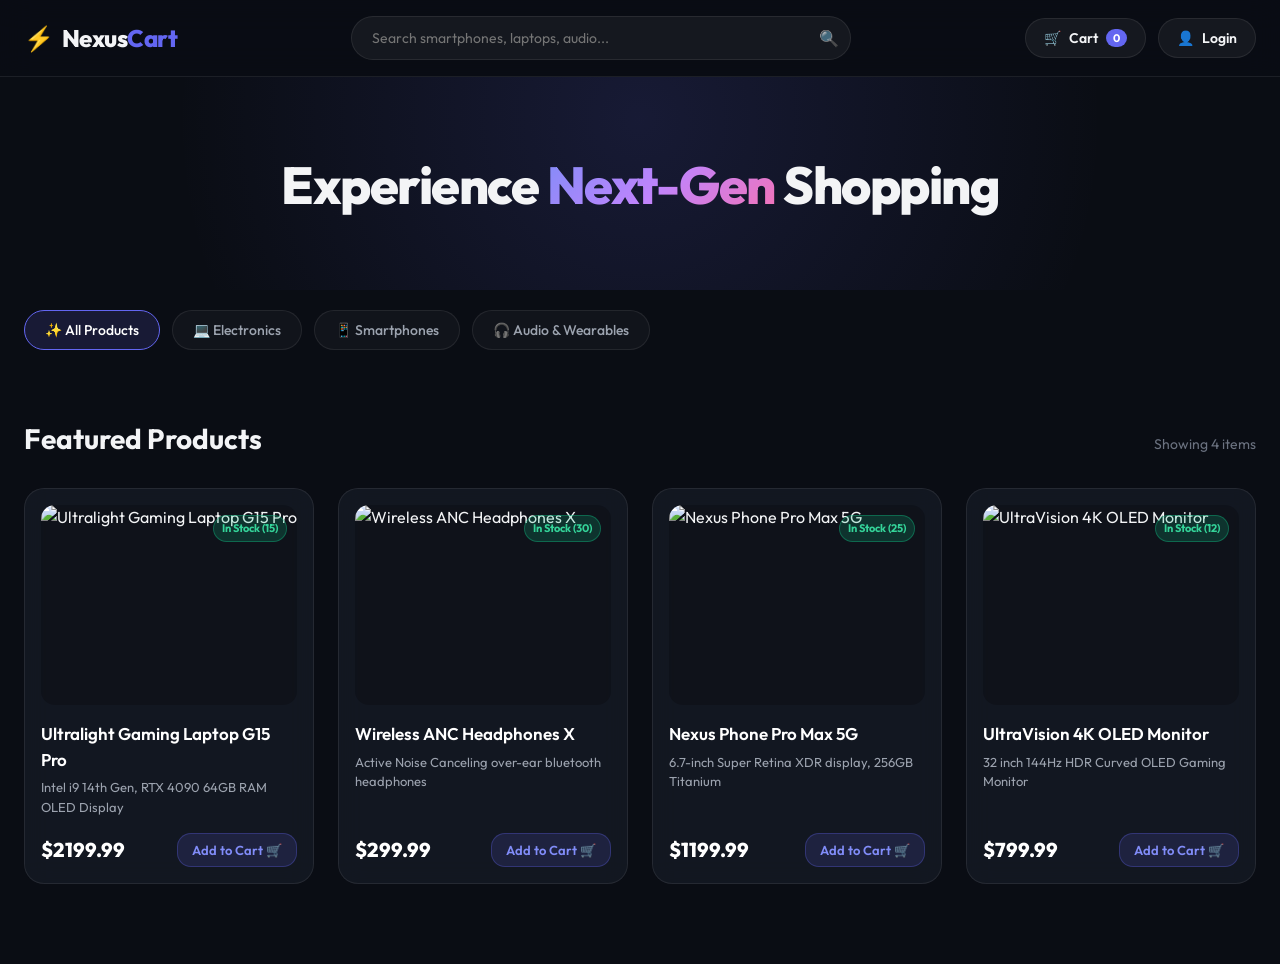
==== frontend/index.html @ 79d09494 "Update microservices architecture, Docker setup, and frontend SPA" ====
<!DOCTYPE html>
<html lang="en">

<head>
  <meta charset="UTF-8">
  <meta name="viewport" content="width=device-width, initial-scale=1.0">
  <title>NexusCart — Next-Gen E-Commerce Platform</title>
  <link rel="preconnect" href="https://fonts.googleapis.com">
  <link rel="preconnect" href="https://fonts.gstatic.com" crossorigin>
  <link href="https://fonts.googleapis.com/css2?family=Outfit:wght@300;400;500;600;700;800&family=Space+Grotesk:wght@500;700&display=swap" rel="stylesheet">
  <link rel="stylesheet" href="style.css">
</head>

<body>

  <!-- Navbar -->
  <header class="navbar">
    <div class="nav-container">
      <div class="logo">
        <span class="logo-icon">⚡</span>
        <span class="logo-text">Nexus<span class="logo-highlight">Cart</span></span>
      </div>

      <div class="search-bar-wrap">
        <input type="text" id="searchInput" placeholder="Search smartphones, laptops, audio..." />
        <button id="searchBtn" class="search-btn">🔍</button>
      </div>

      <div class="nav-actions">
        <button id="cartTriggerBtn" class="nav-btn cart-btn">
          🛒 <span class="nav-btn-label">Cart</span>
          <span id="cartCountBadge" class="badge">0</span>
        </button>
        <button id="authModalBtn" class="nav-btn auth-btn">
          👤 <span id="userAccountLabel">Login</span>
        </button>
      </div>
    </div>
  </header>

  <!-- Hero Section -->
  <section class="hero">
    <div class="hero-content">
      <h1 class="hero-title">Experience <span class="gradient-text">Next-Gen</span> Shopping</h1>
    </div>
  </section>

  <!-- Category Pills Filter -->
  <section class="categories-section">
    <div class="container">
      <div id="categoryPills" class="category-pills">
        <button class="cat-pill active" data-category="all">✨ All Products</button>
        <button class="cat-pill" data-category="Electronics">💻 Electronics</button>
        <button class="cat-pill" data-category="Smartphones">📱 Smartphones</button>
        <button class="cat-pill" data-category="Audio">🎧 Audio & Wearables</button>
      </div>
    </div>
  </section>

  <!-- Product Catalog Grid -->
  <section id="productsSection" class="products-section">
    <div class="container">
      <div class="section-header">
        <h2>Featured Products</h2>
        <span id="productCountLabel" class="sub-label">Loading Products...</span>
      </div>

      <div id="productGrid" class="product-grid">
        <!-- Dynamic Product Cards Injected Here -->
      </div>
    </div>
  </section>

  <!-- Shopping Cart Modal -->
  <div id="cartModal" class="modal-backdrop">
    <div class="modal-card cart-modal">
      <div class="modal-header">
        <h3>🛒 Your Shopping Cart</h3>
        <button id="closeCartBtn" class="close-btn">&times;</button>
      </div>
      <div id="cartItemsList" class="cart-items-list">
        <!-- Dynamic Cart Items -->
      </div>
      <div class="cart-summary">
        <div class="summary-row">
          <span>Subtotal</span>
          <span id="cartSubtotal">$0.00</span>
        </div>
        <div class="summary-row">
          <span>Shipping & Taxes</span>
          <span class="free-tag">FREE</span>
        </div>
        <div class="summary-row total-row">
          <span>Total</span>
          <span id="cartTotal">$0.00</span>
        </div>
        <button id="checkoutBtn" class="btn btn-primary btn-full">Proceed to Checkout 💳</button>
      </div>
    </div>
  </div>

  <!-- Auth Login / Signup Modal -->
  <div id="authModal" class="modal-backdrop">
    <div class="modal-card auth-modal">
      <div class="modal-header">
        <h3 id="authTitle">Sign In to NexusCart</h3>
        <button id="closeAuthBtn" class="close-btn">&times;</button>
      </div>

      <form id="authForm" class="auth-form">
        <div id="nameFieldGroup" class="form-group hidden">
          <label for="authName">Full Name</label>
          <input type="text" id="authName" placeholder="e.g. John Doe" />
        </div>

        <div class="form-group">
          <label for="authEmail">Email Address</label>
          <input type="email" id="authEmail" required placeholder="user@example.com" />
        </div>

        <div class="form-group">
          <label for="authPassword">Password</label>
          <input type="password" id="authPassword" required placeholder="••••••••" />
        </div>

        <div id="roleFieldGroup" class="form-group hidden">
          <label for="authRole">Account Role</label>
          <select id="authRole">
            <option value="CUSTOMER">Customer Account</option>
            <option value="ADMIN">Administrator</option>
          </select>
        </div>

        <button type="submit" id="authSubmitBtn" class="btn btn-primary btn-full">Sign In 🗝️</button>
      </form>

      <div class="auth-toggle">
        <span id="authToggleText">Don't have an account?</span>
        <button id="authToggleBtn" class="link-btn">Create an account</button>
      </div>
    </div>
  </div>

  <!-- Notification Toast -->
  <div id="toast" class="toast">Action notification message</div>

  <script src="app.js"></script>
</body>

</html>
---- frontend/style.css ----
/* =========================================================
   NexusCart Modern Glassmorphism CSS Design System
   ========================================================= */

:root {
  --bg-dark: #0a0d14;
  --bg-card: rgba(22, 27, 38, 0.75);
  --bg-card-hover: rgba(30, 38, 54, 0.9);
  --glass-border: rgba(255, 255, 255, 0.08);
  --glass-shadow: 0 8px 32px 0 rgba(0, 0, 0, 0.37);

  --primary: #6366f1;
  --primary-hover: #4f46e5;
  --accent-neon: #10b981;
  --accent-orange: #f59e0b;

  --text-main: #f3f4f6;
  --text-muted: #9ca3af;
  --text-dim: #6b7280;

  --radius-sm: 8px;
  --radius-md: 14px;
  --radius-lg: 20px;
  --radius-full: 9999px;

  --transition-fast: 0.2s cubic-bezier(0.4, 0, 0.2, 1);
  --transition-smooth: 0.35s cubic-bezier(0.16, 1, 0.3, 1);
}

* {
  margin: 0;
  padding: 0;
  box-sizing: border-box;
  font-family: 'Outfit', sans-serif;
}

body {
  background-color: var(--bg-dark);
  color: var(--text-main);
  overflow-x: hidden;
  line-height: 1.5;
}

.container {
  max-width: 1280px;
  margin: 0 auto;
  padding: 0 24px;
}

/* Navbar */
.navbar {
  position: sticky;
  top: 0;
  z-index: 100;
  background: rgba(10, 13, 20, 0.85);
  backdrop-filter: blur(16px);
  -webkit-backdrop-filter: blur(16px);
  border-bottom: 1px solid var(--glass-border);
  padding: 16px 0;
}

.nav-container {
  max-width: 1280px;
  margin: 0 auto;
  padding: 0 24px;
  display: flex;
  align-items: center;
  justify-content: space-between;
  gap: 24px;
}

.logo {
  display: flex;
  align-items: center;
  gap: 8px;
  font-size: 24px;
  font-weight: 800;
  letter-spacing: -0.5px;
}

.logo-highlight {
  color: var(--primary);
}

.search-bar-wrap {
  flex: 1;
  max-width: 500px;
  position: relative;
  display: flex;
  align-items: center;
}

.search-bar-wrap input {
  width: 100%;
  background: rgba(255, 255, 255, 0.05);
  border: 1px solid var(--glass-border);
  border-radius: var(--radius-full);
  padding: 12px 20px;
  color: var(--text-main);
  font-size: 14px;
  outline: none;
  transition: var(--transition-fast);
}

.search-bar-wrap input:focus {
  background: rgba(255, 255, 255, 0.08);
  border-color: var(--primary);
  box-shadow: 0 0 0 3px rgba(99, 102, 241, 0.2);
}

.search-btn {
  position: absolute;
  right: 12px;
  background: none;
  border: none;
  cursor: pointer;
  font-size: 16px;
  opacity: 0.7;
}

.nav-actions {
  display: flex;
  align-items: center;
  gap: 12px;
}

.nav-btn {
  background: rgba(255, 255, 255, 0.05);
  border: 1px solid var(--glass-border);
  border-radius: var(--radius-full);
  padding: 10px 18px;
  color: var(--text-main);
  font-size: 14px;
  font-weight: 600;
  cursor: pointer;
  display: flex;
  align-items: center;
  gap: 8px;
  transition: var(--transition-fast);
  position: relative;
}

.nav-btn:hover {
  background: rgba(255, 255, 255, 0.1);
  transform: translateY(-1px);
}

.badge {
  background: var(--primary);
  color: #fff;
  font-size: 11px;
  font-weight: 700;
  padding: 2px 7px;
  border-radius: var(--radius-full);
}

/* Hero Section */
.hero {
  padding: 80px 24px 60px;
  text-align: center;
  background: radial-gradient(circle at 50% 20%, rgba(99, 102, 241, 0.15), transparent 70%);
}

.hero-content {
  max-width: 800px;
  margin: 0 auto;
}

.hero-tag {
  display: inline-block;
  background: rgba(99, 102, 241, 0.15);
  border: 1px solid rgba(99, 102, 241, 0.3);
  color: #818cf8;
  font-size: 12px;
  font-weight: 700;
  padding: 6px 14px;
  border-radius: var(--radius-full);
  margin-bottom: 20px;
  letter-spacing: 0.5px;
}

.hero-title {
  font-size: 52px;
  font-weight: 800;
  letter-spacing: -1.5px;
  line-height: 1.1;
  margin-bottom: 16px;
}

.gradient-text {
  background: linear-gradient(135deg, #818cf8 0%, #c084fc 50%, #f472b6 100%);
  -webkit-background-clip: text;
  -webkit-text-fill-color: transparent;
}

.hero-desc {
  color: var(--text-muted);
  font-size: 18px;
  margin-bottom: 32px;
}

.hero-buttons {
  display: flex;
  align-items: center;
  justify-content: center;
  gap: 16px;
}

.btn {
  border: none;
  border-radius: var(--radius-full);
  padding: 14px 28px;
  font-size: 15px;
  font-weight: 600;
  cursor: pointer;
  transition: var(--transition-fast);
  text-decoration: none;
  display: inline-flex;
  align-items: center;
  gap: 8px;
}

.btn-primary {
  background: var(--primary);
  color: #fff;
  box-shadow: 0 4px 20px rgba(99, 102, 241, 0.4);
}

.btn-primary:hover {
  background: var(--primary-hover);
  transform: translateY(-2px);
  box-shadow: 0 6px 24px rgba(99, 102, 241, 0.6);
}

.btn-glass {
  background: rgba(255, 255, 255, 0.05);
  border: 1px solid var(--glass-border);
  color: var(--text-main);
}

.btn-glass:hover {
  background: rgba(255, 255, 255, 0.1);
}

.btn-full {
  width: 100%;
  justify-content: center;
}

/* Category Pills */
.categories-section {
  padding: 20px 0 40px;
}

.category-pills {
  display: flex;
  gap: 12px;
  overflow-x: auto;
  padding-bottom: 8px;
}

.cat-pill {
  background: rgba(255, 255, 255, 0.03);
  border: 1px solid var(--glass-border);
  color: var(--text-muted);
  padding: 10px 20px;
  border-radius: var(--radius-full);
  font-size: 14px;
  font-weight: 500;
  cursor: pointer;
  white-space: nowrap;
  transition: var(--transition-fast);
}

.cat-pill:hover, .cat-pill.active {
  background: rgba(99, 102, 241, 0.15);
  border-color: var(--primary);
  color: #fff;
}

/* Products Section */
.products-section {
  padding: 20px 0 80px;
}

.section-header {
  display: flex;
  align-items: baseline;
  justify-content: space-between;
  margin-bottom: 28px;
}

.section-header h2 {
  font-size: 28px;
  font-weight: 700;
}

.sub-label {
  color: var(--text-dim);
  font-size: 14px;
}

.product-grid {
  display: grid;
  grid-template-columns: repeat(auto-fill, minmax(270px, 1fr));
  gap: 24px;
}

.product-card {
  background: var(--bg-card);
  border: 1px solid var(--glass-border);
  border-radius: var(--radius-lg);
  padding: 16px;
  transition: var(--transition-smooth);
  display: flex;
  flex-direction: column;
  position: relative;
  backdrop-filter: blur(12px);
}

.product-card:hover {
  background: var(--bg-card-hover);
  transform: translateY(-6px);
  border-color: rgba(99, 102, 241, 0.3);
  box-shadow: 0 12px 30px rgba(0, 0, 0, 0.4);
}

.product-img-wrap {
  width: 100%;
  height: 200px;
  border-radius: var(--radius-md);
  overflow: hidden;
  background: rgba(0, 0, 0, 0.2);
  margin-bottom: 16px;
  position: relative;
}

.product-img-wrap img {
  width: 100%;
  height: 100%;
  object-fit: cover;
  transition: var(--transition-smooth);
}

.product-card:hover .product-img-wrap img {
  transform: scale(1.05);
}

.stock-tag {
  position: absolute;
  top: 10px;
  right: 10px;
  background: rgba(16, 185, 129, 0.2);
  border: 1px solid rgba(16, 185, 129, 0.4);
  color: #34d399;
  font-size: 11px;
  font-weight: 700;
  padding: 4px 8px;
  border-radius: var(--radius-full);
}

.product-title {
  font-size: 17px;
  font-weight: 600;
  margin-bottom: 6px;
  color: #fff;
}

.product-desc {
  font-size: 13px;
  color: var(--text-muted);
  margin-bottom: 16px;
  display: -webkit-box;
  -webkit-line-clamp: 2;
  -webkit-box-orient: vertical;
  overflow: hidden;
}

.product-footer {
  margin-top: auto;
  display: flex;
  align-items: center;
  justify-content: space-between;
}

.price {
  font-size: 20px;
  font-weight: 800;
  color: #fff;
}

.add-cart-btn {
  background: rgba(99, 102, 241, 0.15);
  border: 1px solid rgba(99, 102, 241, 0.3);
  color: #818cf8;
  border-radius: var(--radius-md);
  padding: 8px 14px;
  font-size: 13px;
  font-weight: 600;
  cursor: pointer;
  transition: var(--transition-fast);
}

.add-cart-btn:hover {
  background: var(--primary);
  color: #fff;
}

/* Modals */
.modal-backdrop {
  position: fixed;
  top: 0;
  left: 0;
  width: 100vw;
  height: 100vh;
  background: rgba(0, 0, 0, 0.7);
  backdrop-filter: blur(8px);
  z-index: 1000;
  display: flex;
  align-items: center;
  justify-content: center;
  opacity: 0;
  pointer-events: none;
  transition: var(--transition-fast);
}

.modal-backdrop.open {
  opacity: 1;
  pointer-events: auto;
}

.modal-card {
  background: #111622;
  border: 1px solid var(--glass-border);
  border-radius: var(--radius-lg);
  width: 90%;
  max-width: 480px;
  padding: 24px;
  box-shadow: var(--glass-shadow);
  transform: translateY(20px);
  transition: var(--transition-smooth);
}

.modal-backdrop.open .modal-card {
  transform: translateY(0);
}

.modal-header {
  display: flex;
  align-items: center;
  justify-content: space-between;
  margin-bottom: 20px;
}

.close-btn {
  background: none;
  border: none;
  color: var(--text-muted);
  font-size: 24px;
  cursor: pointer;
}

/* Cart Items */
.cart-items-list {
  max-height: 280px;
  overflow-y: auto;
  margin-bottom: 20px;
  display: flex;
  flex-direction: column;
  gap: 12px;
}

.cart-item {
  display: flex;
  align-items: center;
  justify-content: space-between;
  background: rgba(255, 255, 255, 0.03);
  border-radius: var(--radius-md);
  padding: 10px 14px;
}

.cart-item-title {
  font-size: 14px;
  font-weight: 600;
}

.cart-item-price {
  color: var(--text-muted);
  font-size: 13px;
}

.cart-summary {
  border-top: 1px solid var(--glass-border);
  padding-top: 16px;
}

.summary-row {
  display: flex;
  justify-content: space-between;
  font-size: 14px;
  color: var(--text-muted);
  margin-bottom: 8px;
}

.total-row {
  font-size: 18px;
  font-weight: 800;
  color: #fff;
  margin: 12px 0 16px;
}

.free-tag {
  color: var(--accent-neon);
  font-weight: 700;
}

/* Auth Form */
.auth-form {
  display: flex;
  flex-direction: column;
  gap: 16px;
}

.form-group {
  display: flex;
  flex-direction: column;
  gap: 6px;
}

.form-group.hidden {
  display: none;
}

.form-group label {
  font-size: 13px;
  font-weight: 600;
  color: var(--text-muted);
}

.form-group input, .form-group select {
  background: rgba(255, 255, 255, 0.05);
  border: 1px solid var(--glass-border);
  border-radius: var(--radius-md);
  padding: 12px;
  color: #fff;
  font-size: 14px;
  outline: none;
}

.auth-toggle {
  margin-top: 16px;
  text-align: center;
  font-size: 13px;
  color: var(--text-dim);
}

.link-btn {
  background: none;
  border: none;
  color: var(--primary);
  font-weight: 600;
  cursor: pointer;
  margin-left: 4px;
}

/* Toast Notification */
.toast {
  position: fixed;
  bottom: 24px;
  right: 24px;
  background: #1e293b;
  border: 1px solid var(--primary);
  color: #fff;
  padding: 12px 20px;
  border-radius: var(--radius-md);
  font-size: 14px;
  font-weight: 600;
  box-shadow: 0 10px 25px rgba(0, 0, 0, 0.5);
  transform: translateY(100px);
  opacity: 0;
  transition: var(--transition-smooth);
  z-index: 2000;
}

.toast.show {
  transform: translateY(0);
  opacity: 1;
}

@media (max-width: 768px) {
  .hero-title { font-size: 36px; }
  .search-bar-wrap { display: none; }
}
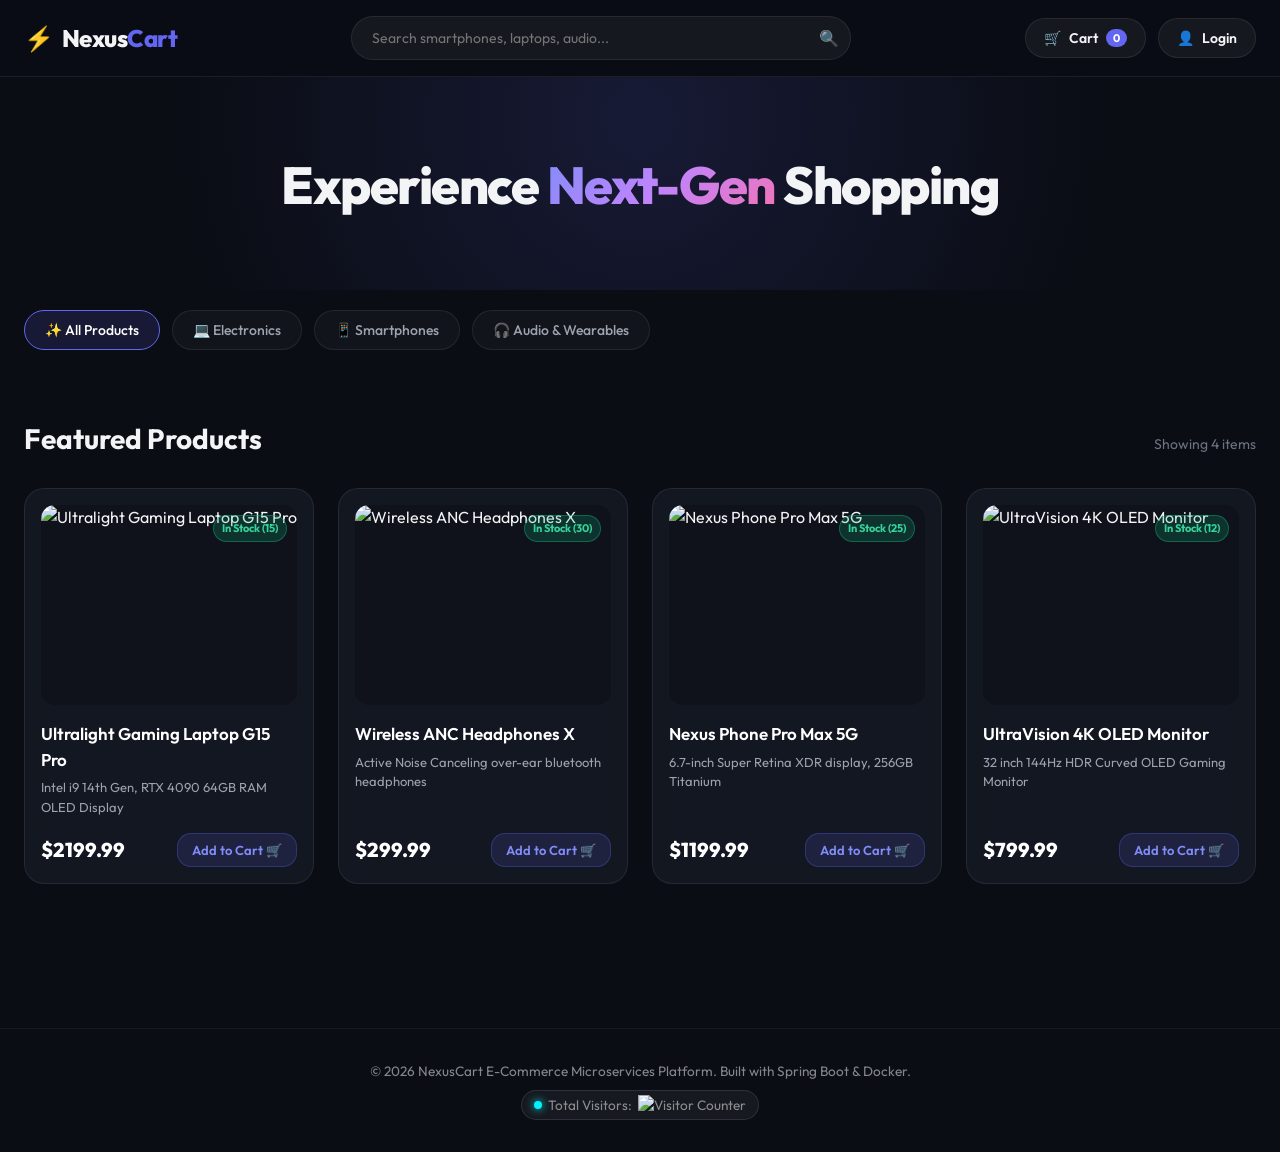
==== commit 899c3dd6: "Add live visitor counter badge in footer" ====
--- a/frontend/index.html
+++ b/frontend/index.html
@@ -144,6 +144,17 @@
   <!-- Notification Toast -->
   <div id="toast" class="toast">Action notification message</div>
 
+  <!-- Live Analytics Footer -->
+  <footer style="text-align: center; padding: 2rem; border-top: 1px solid rgba(255,255,255,0.05); margin-top: 4rem; font-size: 0.85rem; color: rgba(255,255,255,0.5);">
+    <p>© 2026 NexusCart E-Commerce Microservices Platform. Built with Spring Boot & Docker.</p>
+    <div style="display: flex; align-items: center; justify-content: center; gap: 10px; margin-top: 8px;">
+      <span style="display: inline-flex; align-items: center; gap: 6px; background: rgba(255,255,255,0.05); padding: 4px 12px; border-radius: 20px; border: 1px solid rgba(255,255,255,0.1);">
+        <span style="width: 8px; height: 8px; background: #00f2fe; border-radius: 50%; display: inline-block; box-shadow: 0 0 8px #00f2fe;"></span>
+        Total Visitors: <img src="https://hits.seeyoufarm.com/api/count/incr/badge.svg?url=http%3A%2F%2F129.225.69.56&count_bg=%234F46E5&title_bg=%231E293B&icon=&icon_color=%23E7E7E7&title=Visits&edge_flat=true" alt="Visitor Counter" style="vertical-align: middle; height: 20px;" />
+      </span>
+    </div>
+  </footer>
+
   <script src="app.js"></script>
 </body>
 
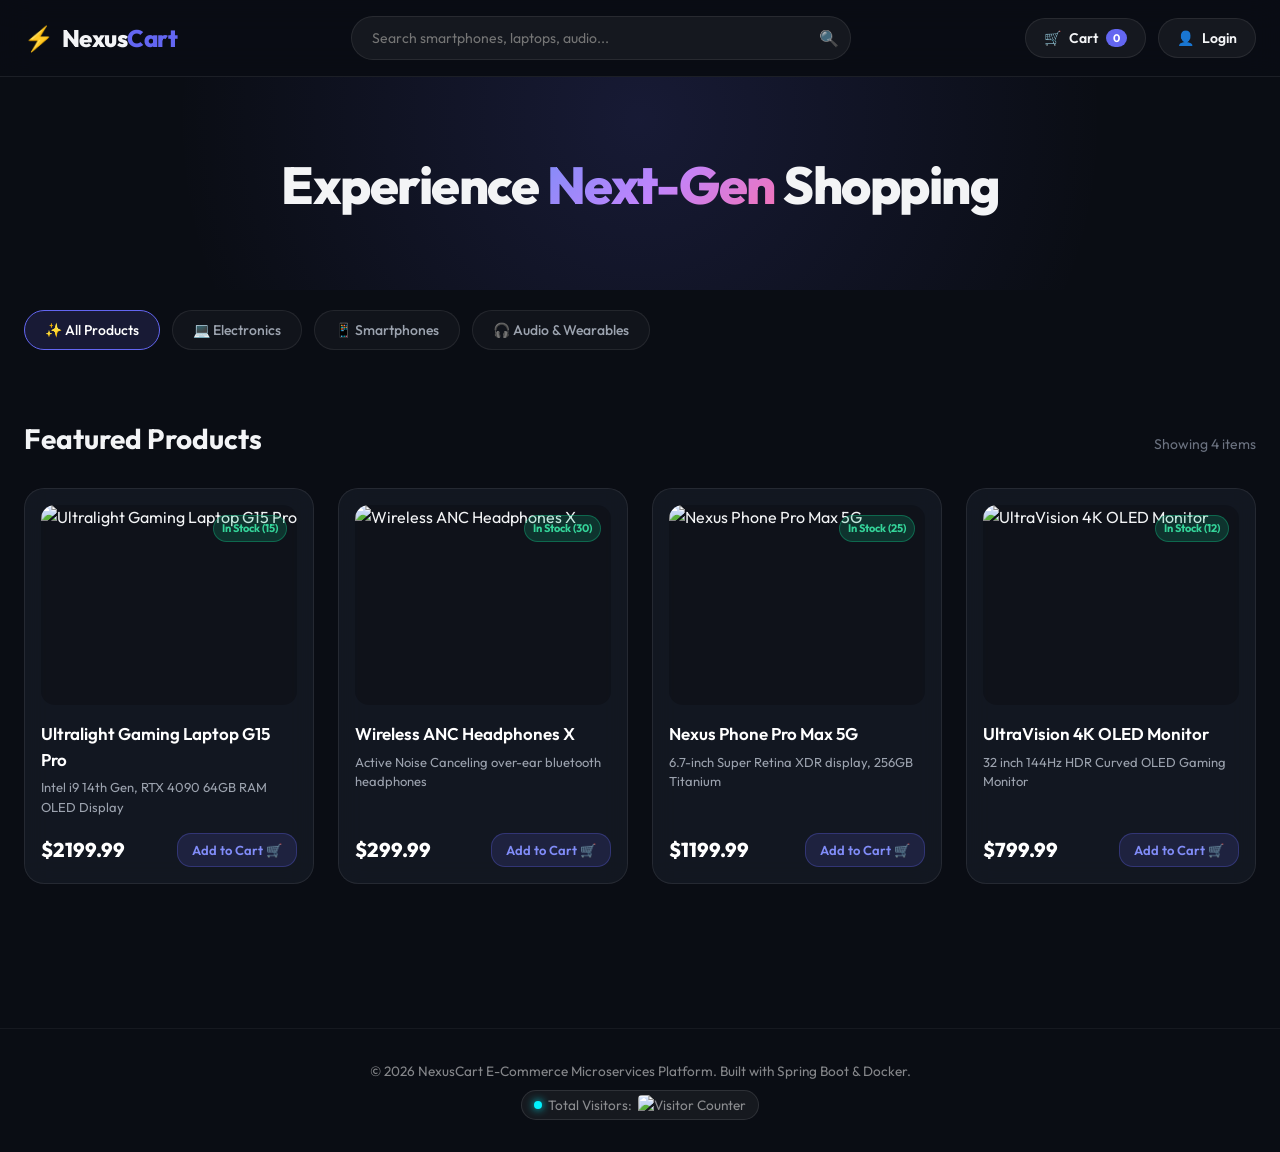
==== commit 9b001921: "Update visitor counter badge provider" ====
--- a/frontend/index.html
+++ b/frontend/index.html
@@ -150,7 +150,7 @@
     <div style="display: flex; align-items: center; justify-content: center; gap: 10px; margin-top: 8px;">
       <span style="display: inline-flex; align-items: center; gap: 6px; background: rgba(255,255,255,0.05); padding: 4px 12px; border-radius: 20px; border: 1px solid rgba(255,255,255,0.1);">
         <span style="width: 8px; height: 8px; background: #00f2fe; border-radius: 50%; display: inline-block; box-shadow: 0 0 8px #00f2fe;"></span>
-        Total Visitors: <img src="https://hits.seeyoufarm.com/api/count/incr/badge.svg?url=http%3A%2F%2F129.225.69.56&count_bg=%234F46E5&title_bg=%231E293B&icon=&icon_color=%23E7E7E7&title=Visits&edge_flat=true" alt="Visitor Counter" style="vertical-align: middle; height: 20px;" />
+        Total Visitors: <img src="https://api.visitorbadge.io/api/visitors?path=129.225.69.56&countColor=%234f46e5&label=VISITS&labelColor=%231e293b" alt="Visitor Counter" style="vertical-align: middle; height: 20px; border-radius: 4px;" />
       </span>
     </div>
   </footer>
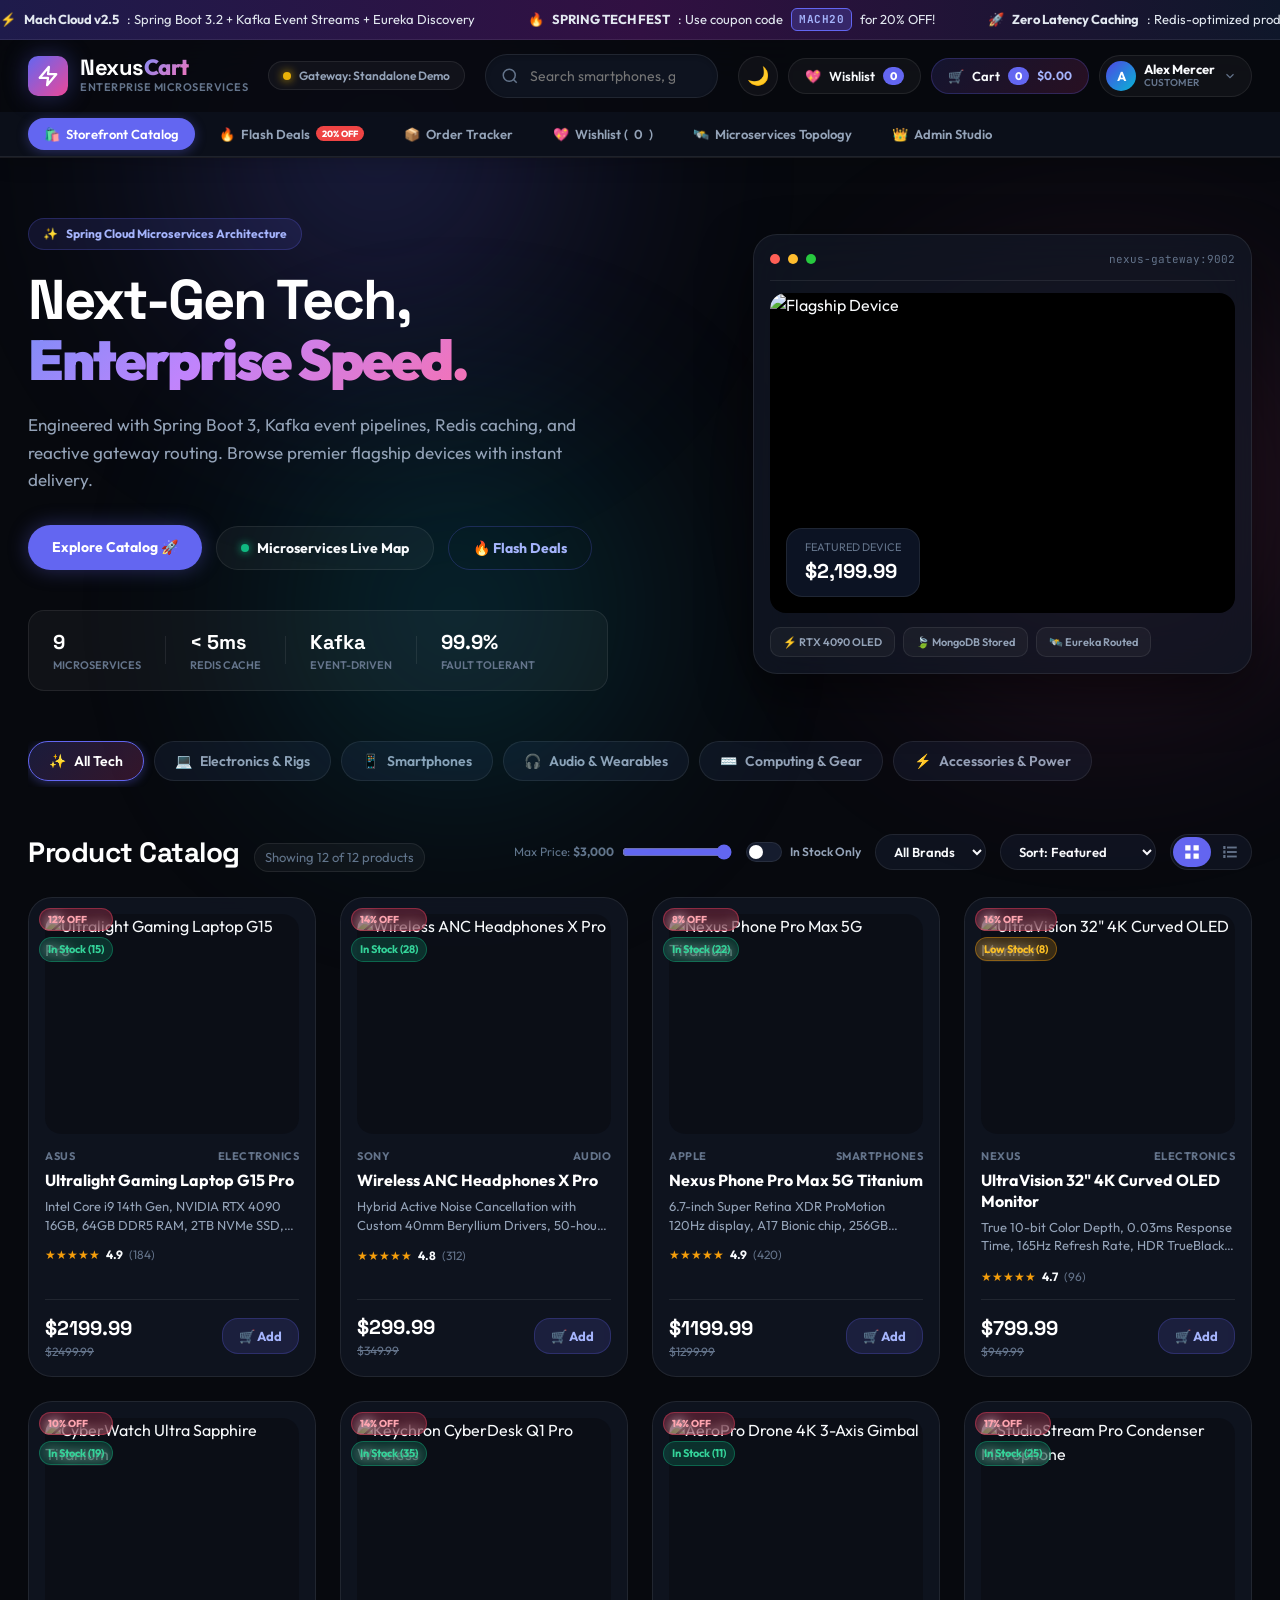
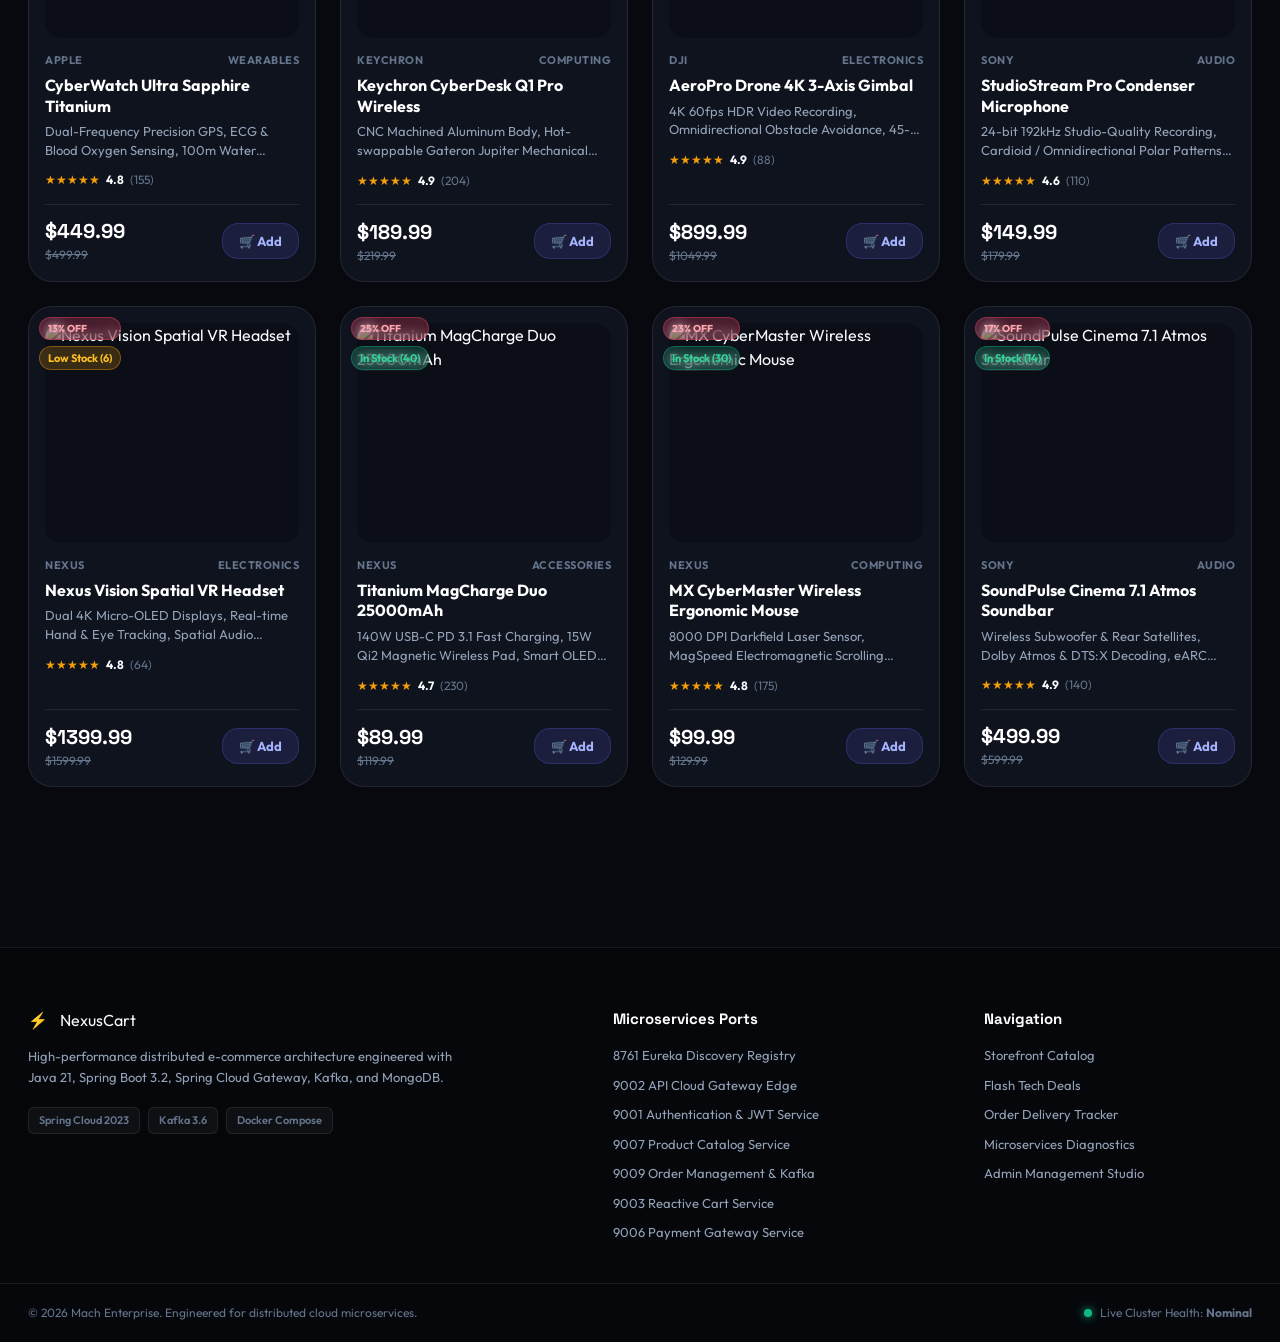
==== commit 0d66d897: "Add Archify architecture diagrams, delivery service, and rename platform to Mach" ====
--- a/frontend/index.html
+++ b/frontend/index.html
@@ -1,137 +1,1184 @@
 <!DOCTYPE html>
-<html lang="en">
+<html lang="en" data-theme="dark">
 
 <head>
   <meta charset="UTF-8">
   <meta name="viewport" content="width=device-width, initial-scale=1.0">
-  <title>NexusCart — Next-Gen E-Commerce Platform</title>
+  <title>Mach Enterprise — Next-Gen Microservices E-Commerce</title>
+  <meta name="description" content="Enterprise-grade cloud e-commerce platform built with Spring Boot 3, Spring Cloud Gateway, Kafka, and ultra-modern glassmorphic UI.">
+  
+  <!-- Modern Google Fonts -->
   <link rel="preconnect" href="https://fonts.googleapis.com">
   <link rel="preconnect" href="https://fonts.gstatic.com" crossorigin>
-  <link href="https://fonts.googleapis.com/css2?family=Outfit:wght@300;400;500;600;700;800&family=Space+Grotesk:wght@500;700&display=swap" rel="stylesheet">
+  <link href="https://fonts.googleapis.com/css2?family=Outfit:wght@300;400;500;600;700;800;900&family=Space+Grotesk:wght@500;600;700&family=JetBrains+Mono:wght@400;500;700&display=swap" rel="stylesheet">
+  
   <link rel="stylesheet" href="style.css">
 </head>
 
 <body>
 
-  <!-- Navbar -->
+  <!-- Ambient Glow Background Orbs -->
+  <div class="ambient-glow glow-1"></div>
+  <div class="ambient-glow glow-2"></div>
+  <div class="ambient-glow glow-3"></div>
+
+  <!-- Announcement Bar Ticker -->
+  <div class="announcement-bar">
+    <div class="ticker-wrap">
+      <div class="ticker-move">
+        <span class="ticker-item">⚡ <strong>Mach Cloud v2.5</strong>: Spring Boot 3.2 + Kafka Event Streams + Eureka Discovery</span>
+        <span class="ticker-item">🔥 <strong>SPRING TECH FEST</strong>: Use coupon code <code class="promo-code-badge">MACH20</code> for 20% OFF!</span>
+        <span class="ticker-item">🚀 <strong>Zero Latency Caching</strong>: Redis-optimized product catalogs & instant cart sync</span>
+        <span class="ticker-item">🛡️ <strong>Enterprise Security</strong>: Distributed Spring Security & JWT Token Verification</span>
+        <span class="ticker-item">📦 <strong>Free Global Shipping</strong> on orders exceeding $500</span>
+      </div>
+    </div>
+  </div>
+
+  <!-- Primary Sticky Navbar -->
   <header class="navbar">
     <div class="nav-container">
-      <div class="logo">
-        <span class="logo-icon">⚡</span>
-        <span class="logo-text">Nexus<span class="logo-highlight">Cart</span></span>
-      </div>
-
+      
+      <!-- Brand Logo -->
+      <div class="logo" id="brandLogoBtn" title="Back to Home">
+        <div class="logo-icon-pulse">
+          <svg width="22" height="22" viewBox="0 0 24 24" fill="none" stroke="currentColor" stroke-width="2.5" stroke-linecap="round" stroke-linejoin="round">
+            <polygon points="13 2 3 14 12 14 11 22 21 10 12 10 13 2"></polygon>
+          </svg>
+        </div>
+        <div class="logo-text-group">
+          <span class="logo-title">Nexus<span class="logo-accent">Cart</span></span>
+          <span class="logo-sub">Enterprise Microservices</span>
+        </div>
+      </div>
+
+      <!-- Real-time Gateway Health Pill -->
+      <button class="gateway-status-pill" id="gatewayStatusBtn" title="Click to view Microservices Health Monitor">
+        <span class="status-pulse-dot" id="gatewayPulseDot"></span>
+        <span id="gatewayStatusText">Gateway: Standalone Demo</span>
+      </button>
+
+      <!-- Global Autocomplete Search Bar -->
       <div class="search-bar-wrap">
-        <input type="text" id="searchInput" placeholder="Search smartphones, laptops, audio..." />
-        <button id="searchBtn" class="search-btn">🔍</button>
-      </div>
-
+        <div class="search-input-inner">
+          <svg class="search-icon" width="18" height="18" viewBox="0 0 24 24" fill="none" stroke="currentColor" stroke-width="2">
+            <circle cx="11" cy="11" r="8"></circle>
+            <line x1="21" y1="21" x2="16.65" y2="16.65"></line>
+          </svg>
+          <input type="text" id="searchInput" placeholder="Search smartphones, gaming rigs, audio, wearables..." autocomplete="off" />
+          <button id="clearSearchBtn" class="clear-search-btn" title="Clear search" style="display: none;">&times;</button>
+        </div>
+        
+        <!-- Live Autocomplete Dropdown Preview -->
+        <div id="searchAutocompleteList" class="search-autocomplete-dropdown"></div>
+      </div>
+
+      <!-- Navigation Actions Right -->
       <div class="nav-actions">
-        <button id="cartTriggerBtn" class="nav-btn cart-btn">
-          🛒 <span class="nav-btn-label">Cart</span>
-          <span id="cartCountBadge" class="badge">0</span>
+        
+        <!-- Theme Toggle Button -->
+        <button id="themeToggleBtn" class="icon-nav-btn" title="Toggle Light / Dark Mode" aria-label="Toggle theme">
+          <span class="theme-icon dark-show">🌙</span>
+          <span class="theme-icon light-show">☀️</span>
         </button>
-        <button id="authModalBtn" class="nav-btn auth-btn">
-          👤 <span id="userAccountLabel">Login</span>
+
+        <!-- Wishlist Button -->
+        <button id="navWishlistBtn" class="nav-pill-btn" title="My Saved Wishlist">
+          <span class="btn-icon">💖</span>
+          <span class="btn-label">Wishlist</span>
+          <span id="wishlistCountBadge" class="nav-badge">0</span>
         </button>
+
+        <!-- Cart Button -->
+        <button id="cartTriggerBtn" class="nav-pill-btn cart-pill-btn" title="View Cart">
+          <span class="btn-icon">🛒</span>
+          <span class="btn-label">Cart</span>
+          <span id="cartCountBadge" class="nav-badge count-pop">0</span>
+          <span id="navCartSubtotal" class="nav-cart-price">$0.00</span>
+        </button>
+
+        <!-- User Profile Pill & Dropdown -->
+        <div class="user-menu-wrapper">
+          <button id="authModalBtn" class="user-profile-btn" title="Account Menu">
+            <div class="user-avatar-circle" id="userAvatarCircle">👤</div>
+            <div class="user-details-text">
+              <span id="userAccountLabel" class="user-name">Sign In</span>
+              <span id="userRoleBadge" class="user-role-label">Guest</span>
+            </div>
+            <svg class="dropdown-chevron" width="14" height="14" viewBox="0 0 24 24" fill="none" stroke="currentColor" stroke-width="2">
+              <polyline points="6 9 12 15 18 9"></polyline>
+            </svg>
+          </button>
+
+          <!-- User Account Dropdown Menu -->
+          <div id="userDropdownMenu" class="user-dropdown-popover">
+            <div class="dropdown-user-header" id="dropdownUserHeader">
+              <p class="user-hello">Welcome to Mach</p>
+              <p class="user-sub-email" id="dropdownUserEmail">Signed out</p>
+            </div>
+            <div class="dropdown-divider"></div>
+            <button class="dropdown-item" id="menuMyOrdersBtn">
+              <span>📦</span> My Orders & Tracking
+            </button>
+            <button class="dropdown-item" id="menuWishlistBtn">
+              <span>💖</span> My Saved Wishlist
+            </button>
+            <button class="dropdown-item" id="menuAdminBtn">
+              <span>👑</span> Admin Inventory Studio
+            </button>
+            <button class="dropdown-item" id="menuDiagnosticsBtn">
+              <span>🛰️</span> Microservices Diagnostics
+            </button>
+            <div class="dropdown-divider"></div>
+            <div class="dropdown-quick-switch">
+              <span class="quick-switch-label">Quick Demo Switch:</span>
+              <div class="quick-switch-btns">
+                <button id="quickDemoCustomerBtn" class="btn-xs">Demo User</button>
+                <button id="quickDemoAdminBtn" class="btn-xs btn-xs-admin">Demo Admin</button>
+              </div>
+            </div>
+            <div class="dropdown-divider"></div>
+            <button class="dropdown-item dropdown-logout-btn" id="logoutBtn" style="display: none;">
+              <span>🚪</span> Sign Out
+            </button>
+          </div>
+        </div>
+
       </div>
     </div>
+
+    <!-- Secondary Tab Bar for Instant View Switching -->
+    <nav class="subnav-bar">
+      <div class="nav-container subnav-container">
+        <div class="subnav-tabs" id="mainViewTabs">
+          <button class="view-tab-btn active" data-view="storefront">
+            <span>🛍️</span> Storefront Catalog
+          </button>
+          <button class="view-tab-btn" data-view="deals">
+            <span>🔥</span> Flash Deals <span class="hot-pill">20% OFF</span>
+          </button>
+          <button class="view-tab-btn" data-view="orders">
+            <span>📦</span> Order Tracker
+          </button>
+          <button class="view-tab-btn" data-view="wishlist">
+            <span>💖</span> Wishlist (<span id="tabWishlistCount">0</span>)
+          </button>
+          <button class="view-tab-btn" data-view="services">
+            <span>🛰️</span> Microservices Topology
+          </button>
+          <button class="view-tab-btn" data-view="admin" id="adminStudioTab">
+            <span>👑</span> Admin Studio
+          </button>
+        </div>
+      </div>
+    </nav>
   </header>
 
-  <!-- Hero Section -->
-  <section class="hero">
-    <div class="hero-content">
-      <h1 class="hero-title">Experience <span class="gradient-text">Next-Gen</span> Shopping</h1>
-    </div>
-  </section>
-
-  <!-- Category Pills Filter -->
-  <section class="categories-section">
-    <div class="container">
-      <div id="categoryPills" class="category-pills">
-        <button class="cat-pill active" data-category="all">✨ All Products</button>
-        <button class="cat-pill" data-category="Electronics">💻 Electronics</button>
-        <button class="cat-pill" data-category="Smartphones">📱 Smartphones</button>
-        <button class="cat-pill" data-category="Audio">🎧 Audio & Wearables</button>
-      </div>
-    </div>
-  </section>
-
-  <!-- Product Catalog Grid -->
-  <section id="productsSection" class="products-section">
-    <div class="container">
-      <div class="section-header">
-        <h2>Featured Products</h2>
-        <span id="productCountLabel" class="sub-label">Loading Products...</span>
-      </div>
-
-      <div id="productGrid" class="product-grid">
-        <!-- Dynamic Product Cards Injected Here -->
-      </div>
-    </div>
-  </section>
-
-  <!-- Shopping Cart Modal -->
-  <div id="cartModal" class="modal-backdrop">
-    <div class="modal-card cart-modal">
-      <div class="modal-header">
-        <h3>🛒 Your Shopping Cart</h3>
-        <button id="closeCartBtn" class="close-btn">&times;</button>
-      </div>
-      <div id="cartItemsList" class="cart-items-list">
-        <!-- Dynamic Cart Items -->
-      </div>
-      <div class="cart-summary">
-        <div class="summary-row">
-          <span>Subtotal</span>
-          <span id="cartSubtotal">$0.00</span>
-        </div>
-        <div class="summary-row">
-          <span>Shipping & Taxes</span>
-          <span class="free-tag">FREE</span>
-        </div>
-        <div class="summary-row total-row">
-          <span>Total</span>
-          <span id="cartTotal">$0.00</span>
-        </div>
-        <button id="checkoutBtn" class="btn btn-primary btn-full">Proceed to Checkout 💳</button>
+  <!-- Main View Container (Dynamic SPA Views) -->
+  <main class="main-content" id="mainContentContainer">
+
+    <!-- ======================================================== -->
+    <!-- VIEW 1: STOREFRONT & CATALOG VIEW                        -->
+    <!-- ======================================================== -->
+    <section id="storefrontView" class="spa-view active">
+
+      <!-- Dynamic Futuristic Hero Section -->
+      <section class="hero-banner">
+        <div class="container hero-container">
+          <div class="hero-text-side">
+            <div class="hero-badge-pill">
+              <span class="badge-spark">✨</span> Spring Cloud Microservices Architecture
+            </div>
+            <h1 class="hero-headline">
+              Next-Gen Tech, <br>
+              <span class="gradient-text-flow">Enterprise Speed.</span>
+            </h1>
+            <p class="hero-description">
+              Engineered with Spring Boot 3, Kafka event pipelines, Redis caching, and reactive gateway routing. Browse premier flagship devices with instant delivery.
+            </p>
+            <div class="hero-cta-group">
+              <a href="#productsCatalog" class="btn btn-primary btn-glow">
+                Explore Catalog 🚀
+              </a>
+              <button class="btn btn-glass" id="heroOpenDiagnosticsBtn">
+                <span class="pulse-indicator"></span> Microservices Live Map
+              </button>
+              <button class="btn btn-outline" id="heroViewDealsBtn">
+                🔥 Flash Deals
+              </button>
+            </div>
+            
+            <!-- Microservice Stats Strip -->
+            <div class="stats-strip">
+              <div class="stat-box">
+                <div class="stat-number">9</div>
+                <div class="stat-label">Microservices</div>
+              </div>
+              <div class="stat-separator"></div>
+              <div class="stat-box">
+                <div class="stat-number">&lt; 5ms</div>
+                <div class="stat-label">Redis Cache</div>
+              </div>
+              <div class="stat-separator"></div>
+              <div class="stat-box">
+                <div class="stat-number">Kafka</div>
+                <div class="stat-label">Event-Driven</div>
+              </div>
+              <div class="stat-separator"></div>
+              <div class="stat-box">
+                <div class="stat-number">99.9%</div>
+                <div class="stat-label">Fault Tolerant</div>
+              </div>
+            </div>
+          </div>
+
+          <!-- Hero Graphic Showcase (Glassmorphic Feature Showcase) -->
+          <div class="hero-showcase-side">
+            <div class="glass-feature-card">
+              <div class="feature-card-header">
+                <span class="feature-dot red"></span>
+                <span class="feature-dot yellow"></span>
+                <span class="feature-dot green"></span>
+                <span class="feature-title-bar">nexus-gateway:9002</span>
+              </div>
+              <div class="feature-hero-media">
+                <img src="https://images.unsplash.com/photo-1517336714731-489689fd1ca8?auto=format&fit=crop&w=800&q=80" alt="Flagship Device" id="heroShowcaseImg" />
+                <div class="floating-price-tag">
+                  <span class="tag-title">Featured Device</span>
+                  <span class="tag-price">$2,199.99</span>
+                </div>
+              </div>
+              <div class="feature-meta-footer">
+                <div class="meta-tag">⚡ RTX 4090 OLED</div>
+                <div class="meta-tag">🍃 MongoDB Stored</div>
+                <div class="meta-tag">🛰️ Eureka Routed</div>
+              </div>
+            </div>
+          </div>
+        </div>
+      </section>
+
+      <!-- Category Navigation Pills -->
+      <section class="category-nav-section">
+        <div class="container">
+          <div class="category-pills-bar" id="categoryPillsBar">
+            <button class="cat-chip active" data-category="all">
+              <span class="chip-icon">✨</span> All Tech
+            </button>
+            <button class="cat-chip" data-category="Electronics">
+              <span class="chip-icon">💻</span> Electronics & Rigs
+            </button>
+            <button class="cat-chip" data-category="Smartphones">
+              <span class="chip-icon">📱</span> Smartphones
+            </button>
+            <button class="cat-chip" data-category="Audio">
+              <span class="chip-icon">🎧</span> Audio & Wearables
+            </button>
+            <button class="cat-chip" data-category="Computing">
+              <span class="chip-icon">⌨️</span> Computing & Gear
+            </button>
+            <button class="cat-chip" data-category="Accessories">
+              <span class="chip-icon">⚡</span> Accessories & Power
+            </button>
+          </div>
+        </div>
+      </section>
+
+      <!-- Product Catalog & Filter Toolbar -->
+      <section id="productsCatalog" class="catalog-section">
+        <div class="container">
+          
+          <!-- Filter & Control Toolbar -->
+          <div class="catalog-toolbar">
+            
+            <div class="toolbar-left">
+              <h2 class="section-title">Product Catalog</h2>
+              <span id="productCountBadge" class="catalog-count-pill">Loading items...</span>
+            </div>
+
+            <!-- Filter Controls -->
+            <div class="toolbar-controls">
+              
+              <!-- Price Slider Filter -->
+              <div class="toolbar-control-group">
+                <label for="priceRangeInput" class="control-label">Max Price: <strong id="priceRangeDisplay">$3,000</strong></label>
+                <input type="range" id="priceRangeInput" min="50" max="3000" step="50" value="3000" class="range-slider">
+              </div>
+
+              <!-- In-Stock Filter Toggle -->
+              <div class="toolbar-control-group toggle-group">
+                <label class="switch-wrap">
+                  <input type="checkbox" id="inStockFilterCheck">
+                  <span class="slider-toggle"></span>
+                </label>
+                <span class="toggle-text">In Stock Only</span>
+              </div>
+
+              <!-- Brand Filter Dropdown -->
+              <div class="toolbar-control-group">
+                <select id="brandFilterSelect" class="filter-select">
+                  <option value="all">All Brands</option>
+                  <option value="Apple">Apple</option>
+                  <option value="Sony">Sony</option>
+                  <option value="Nexus">Nexus</option>
+                  <option value="Asus">Asus</option>
+                  <option value="DJI">DJI</option>
+                  <option value="Keychron">Keychron</option>
+                </select>
+              </div>
+
+              <!-- Sorting Dropdown -->
+              <div class="toolbar-control-group">
+                <select id="sortSelect" class="filter-select">
+                  <option value="featured">Sort: Featured</option>
+                  <option value="price-asc">Price: Low to High</option>
+                  <option value="price-desc">Price: High to Low</option>
+                  <option value="rating-desc">Highest Rated ⭐</option>
+                  <option value="name-asc">Name: A to Z</option>
+                </select>
+              </div>
+
+              <!-- Grid / List Layout Switcher -->
+              <div class="layout-toggle-group">
+                <button id="viewGridBtn" class="layout-btn active" title="Grid View">
+                  <svg width="18" height="18" viewBox="0 0 24 24" fill="currentColor">
+                    <rect x="3" y="3" width="7" height="7"></rect>
+                    <rect x="14" y="3" width="7" height="7"></rect>
+                    <rect x="14" y="14" width="7" height="7"></rect>
+                    <rect x="3" y="14" width="7" height="7"></rect>
+                  </svg>
+                </button>
+                <button id="viewListBtn" class="layout-btn" title="List View">
+                  <svg width="18" height="18" viewBox="0 0 24 24" fill="currentColor">
+                    <line x1="8" y1="6" x2="21" y2="6" stroke="currentColor" stroke-width="2.5"></line>
+                    <line x1="8" y1="12" x2="21" y2="12" stroke="currentColor" stroke-width="2.5"></line>
+                    <line x1="8" y1="18" x2="21" y2="18" stroke="currentColor" stroke-width="2.5"></line>
+                    <rect x="3" y="4" width="3" height="4"></rect>
+                    <rect x="3" y="10" width="3" height="4"></rect>
+                    <rect x="3" y="16" width="3" height="4"></rect>
+                  </svg>
+                </button>
+              </div>
+
+            </div>
+          </div>
+
+          <!-- Active Filter Tags Display -->
+          <div id="activeFilterTags" class="active-filter-tags" style="display: none;">
+            <span class="active-filter-label">Active Filters:</span>
+            <div id="filterChipsContainer" class="filter-chips-container"></div>
+            <button id="clearAllFiltersBtn" class="clear-filters-link">Reset Filters</button>
+          </div>
+
+          <!-- Product Grid Container -->
+          <div id="productGrid" class="product-grid view-grid">
+            <!-- Dynamic Product Cards Injected Here via JavaScript -->
+          </div>
+
+          <!-- Empty Search State -->
+          <div id="catalogEmptyState" class="empty-state-card" style="display: none;">
+            <div class="empty-icon">🔍</div>
+            <h3>No Products Found</h3>
+            <p>We couldn't find any products matching your current filters and search query.</p>
+            <button class="btn btn-primary" id="resetCatalogSearchBtn">Reset Filters</button>
+          </div>
+
+        </div>
+      </section>
+
+    </section>
+
+    <!-- ======================================================== -->
+    <!-- VIEW 2: FLASH DEALS VIEW                                 -->
+    <!-- ======================================================== -->
+    <section id="dealsView" class="spa-view">
+      <div class="container view-page-container">
+        
+        <div class="deals-hero-card">
+          <div class="deals-hero-content">
+            <span class="hero-badge-pill flame">🔥 Limited Spring Cyber Event</span>
+            <h2 class="deals-title">Supercharged Deals & Instant 20% Off</h2>
+            <p class="deals-desc">Use coupon code <code class="promo-code-badge large">NEXUS20</code> at checkout on selected flagship electronics. Time remaining before prices reset:</p>
+            
+            <!-- Countdown Timer -->
+            <div class="deal-countdown-timer">
+              <div class="timer-unit">
+                <span class="timer-num" id="dealHours">14</span>
+                <span class="timer-sub">Hours</span>
+              </div>
+              <span class="timer-colon">:</span>
+              <div class="timer-unit">
+                <span class="timer-num" id="dealMins">32</span>
+                <span class="timer-sub">Minutes</span>
+              </div>
+              <span class="timer-colon">:</span>
+              <div class="timer-unit">
+                <span class="timer-num" id="dealSecs">48</span>
+                <span class="timer-sub">Seconds</span>
+              </div>
+            </div>
+          </div>
+        </div>
+
+        <div class="section-sub-header">
+          <h3>Featured Discounted Tech</h3>
+          <p class="sub-label">Verified deals with Kafka inventory stock guarantee</p>
+        </div>
+
+        <div id="dealsGrid" class="product-grid">
+          <!-- Populated dynamically via JS -->
+        </div>
+
+      </div>
+    </section>
+
+    <!-- ======================================================== -->
+    <!-- VIEW 3: ORDER HISTORY & REAL-TIME TRACKING VIEW           -->
+    <!-- ======================================================== -->
+    <section id="ordersView" class="spa-view">
+      <div class="container view-page-container">
+        
+        <div class="view-header-row">
+          <div>
+            <h2 class="view-page-title">📦 Order History & Real-Time Tracking</h2>
+            <p class="view-page-subtitle">Track orders dispatched through Order-Service (Port 9009) & Delivery-Service (Port 9010).</p>
+          </div>
+          <button id="refreshOrdersBtn" class="btn btn-glass">
+            <span>🔄</span> Refresh Status
+          </button>
+        </div>
+
+        <!-- Real-Time Delivery Visual Stepper for Active Order -->
+        <div id="activeOrderTrackerCard" class="active-tracker-card" style="display: none;">
+          <div class="tracker-header">
+            <div>
+              <span class="tracker-badge">Active Live Delivery</span>
+              <h3 id="trackerOrderNumber">ORD-2026-9843</h3>
+              <p class="tracker-timestamp" id="trackerTimestamp">Placed Today</p>
+            </div>
+            <div class="tracker-actions">
+              <button id="advanceOrderStatusBtn" class="btn btn-outline btn-sm" title="Simulate courier update in Delivery-Service">
+                🚀 Simulate Status Advance
+              </button>
+              <button id="cancelCurrentOrderBtn" class="btn btn-danger-ghost btn-sm">
+                Cancel Order
+              </button>
+            </div>
+          </div>
+
+          <!-- Stepper Visual -->
+          <div class="delivery-stepper" id="deliveryStepper">
+            <div class="step-node active" id="stepPlaced">
+              <div class="step-circle">1</div>
+              <div class="step-info">
+                <span class="step-title">Order Placed</span>
+                <span class="step-time">Kafka Dispatched</span>
+              </div>
+            </div>
+            <div class="step-line" id="line1"></div>
+            <div class="step-node" id="stepPaid">
+              <div class="step-circle">2</div>
+              <div class="step-info">
+                <span class="step-title">Payment Confirmed</span>
+                <span class="step-time">Port 9006 Verified</span>
+              </div>
+            </div>
+            <div class="step-line" id="line2"></div>
+            <div class="step-node" id="stepPacked">
+              <div class="step-circle">3</div>
+              <div class="step-info">
+                <span class="step-title">Inventory Packed</span>
+                <span class="step-time">Port 9007 Allocated</span>
+              </div>
+            </div>
+            <div class="step-line" id="line3"></div>
+            <div class="step-node" id="stepShipping">
+              <div class="step-circle">4</div>
+              <div class="step-info">
+                <span class="step-title">Out for Delivery</span>
+                <span class="step-time">Courier Assigned</span>
+              </div>
+            </div>
+            <div class="step-line" id="line4"></div>
+            <div class="step-node" id="stepDelivered">
+              <div class="step-circle">5</div>
+              <div class="step-info">
+                <span class="step-title">Delivered</span>
+                <span class="step-time">Signed & Completed</span>
+              </div>
+            </div>
+          </div>
+        </div>
+
+        <!-- Orders List Container -->
+        <div id="ordersListContainer" class="orders-list">
+          <!-- Dynamic Orders Cards Injected Here -->
+        </div>
+
+        <!-- Empty Orders State -->
+        <div id="ordersEmptyState" class="empty-state-card">
+          <div class="empty-icon">🛍️</div>
+          <h3>No Orders Found</h3>
+          <p>You haven't placed any orders yet. Explore our catalog and experience next-gen checkout.</p>
+          <button class="btn btn-primary" onclick="switchView('storefront')">Start Shopping 🚀</button>
+        </div>
+
+      </div>
+    </section>
+
+    <!-- ======================================================== -->
+    <!-- VIEW 4: MY WISHLIST VIEW                                 -->
+    <!-- ======================================================== -->
+    <section id="wishlistView" class="spa-view">
+      <div class="container view-page-container">
+        
+        <div class="view-header-row">
+          <div>
+            <h2 class="view-page-title">💖 My Saved Wishlist</h2>
+            <p class="view-page-subtitle">Your curated tech gear, ready to transfer directly to cart.</p>
+          </div>
+          <button id="moveAllWishlistToCartBtn" class="btn btn-primary">
+            🛒 Move All to Cart
+          </button>
+        </div>
+
+        <div id="wishlistGrid" class="product-grid">
+          <!-- Populated dynamically via JS -->
+        </div>
+
+        <!-- Empty Wishlist State -->
+        <div id="wishlistEmptyState" class="empty-state-card">
+          <div class="empty-icon">🤍</div>
+          <h3>Your Wishlist is Empty</h3>
+          <p>Save items you love by tapping the heart icon on any product card.</p>
+          <button class="btn btn-primary" onclick="switchView('storefront')">Explore Products</button>
+        </div>
+
+      </div>
+    </section>
+
+    <!-- ======================================================== -->
+    <!-- VIEW 5: MICROSERVICES TOPOLOGY & DIAGNOSTICS VIEW        -->
+    <!-- ======================================================== -->
+    <section id="servicesView" class="spa-view">
+      <div class="container view-page-container">
+        
+        <div class="view-header-row">
+          <div>
+            <h2 class="view-page-title">🛰️ Microservices Architecture & Topology Monitor</h2>
+            <p class="view-page-subtitle">Real-time health telemetry across the 9 distributed Spring Boot 3 modules, Netflix Eureka, and Apache Kafka.</p>
+          </div>
+          <div class="view-header-actions">
+            <button id="pingAllServicesBtn" class="btn btn-primary btn-glow">
+              ⚡ Ping All Microservices
+            </button>
+          </div>
+        </div>
+
+        <!-- System Architecture Overview Grid -->
+        <div class="services-telemetry-grid" id="servicesGrid">
+          <!-- Dynamic Service Cards (Gateway, Eureka, Auth, Product, Cart, Order, Payment, Category, Search, Kafka, MongoDB) -->
+        </div>
+
+        <!-- Gateway Route Reference Table -->
+        <div class="architecture-docs-card">
+          <div class="card-inner-header">
+            <h3>🌐 Spring Cloud Gateway Route Mappings (`application.yml`)</h3>
+            <span class="badge-code">Port 9002</span>
+          </div>
+          <div class="table-responsive">
+            <table class="tech-table">
+              <thead>
+                <tr>
+                  <th>Microservice Name</th>
+                  <th>Port</th>
+                  <th>Gateway Route Prefix</th>
+                  <th>Core Backend Endpoints</th>
+                  <th>Discovery Status</th>
+                </tr>
+              </thead>
+              <tbody>
+                <tr>
+                  <td><strong>Eureka Registry</strong></td>
+                  <td><code>8761</code></td>
+                  <td><code>/eureka/**</code></td>
+                  <td>Service Discovery & Registration</td>
+                  <td><span class="status-pill-sub green">Registered</span></td>
+                </tr>
+                <tr>
+                  <td><strong>API Gateway</strong></td>
+                  <td><code>9002</code></td>
+                  <td><code>/*</code></td>
+                  <td>CORS Deduplication & Load Balancing</td>
+                  <td><span class="status-pill-sub green">Core Edge</span></td>
+                </tr>
+                <tr>
+                  <td><strong>Auth Service</strong></td>
+                  <td><code>9001</code></td>
+                  <td><code>/auth/**</code></td>
+                  <td><code>/auth/login</code>, <code>/auth/signup</code></td>
+                  <td><span class="status-pill-sub green">Registered</span></td>
+                </tr>
+                <tr>
+                  <td><strong>Product Service</strong></td>
+                  <td><code>9007</code></td>
+                  <td><code>/products/**</code></td>
+                  <td><code>/products</code>, <code>/products/search</code></td>
+                  <td><span class="status-pill-sub green">Registered</span></td>
+                </tr>
+                <tr>
+                  <td><strong>Category Service</strong></td>
+                  <td><code>9004</code></td>
+                  <td><code>/categories/**</code></td>
+                  <td><code>/categories</code>, <code>/categories/{id}</code></td>
+                  <td><span class="status-pill-sub green">Registered</span></td>
+                </tr>
+                <tr>
+                  <td><strong>Cart Service</strong></td>
+                  <td><code>9003</code></td>
+                  <td><code>/cart/**</code></td>
+                  <td><code>/cart/add</code>, <code>/cart/{userId}</code></td>
+                  <td><span class="status-pill-sub green">Registered</span></td>
+                </tr>
+                <tr>
+                  <td><strong>Order Service</strong></td>
+                  <td><code>9009</code></td>
+                  <td><code>/orders/**</code></td>
+                  <td><code>/orders/place</code>, <code>/orders/{userId}</code></td>
+                  <td><span class="status-pill-sub green">Registered</span></td>
+                </tr>
+                <tr>
+                  <td><strong>Payment Service</strong></td>
+                  <td><code>9006</code></td>
+                  <td><code>/payments/**</code></td>
+                  <td><code>/payments</code>, <code>/payments/{id}/verify</code></td>
+                  <td><span class="status-pill-sub green">Registered</span></td>
+                </tr>
+                <tr>
+                  <td><strong>Search Service</strong></td>
+                  <td><code>9008</code></td>
+                  <td><code>/search/**</code></td>
+                  <td><code>/search/{keyword}</code></td>
+                  <td><span class="status-pill-sub green">Registered</span></td>
+                </tr>
+                <tr>
+                  <td><strong>Delivery Service</strong></td>
+                  <td><code>9010</code></td>
+                  <td><code>/delivery/**</code></td>
+                  <td><code>/delivery/order/{orderId}</code></td>
+                  <td><span class="status-pill-sub green">Registered</span></td>
+                </tr>
+              </tbody>
+            </table>
+          </div>
+          
+          <div class="docker-quickstart-box">
+            <span class="box-icon">🐳</span>
+            <div>
+              <strong>Quick Start Full Microservices Cluster:</strong>
+              <code class="code-snippet">docker-compose up --build -d</code>
+              <span class="code-desc">Spins up MongoDB, Kafka, Eureka, API-Gateway and all 9 services concurrently.</span>
+            </div>
+          </div>
+        </div>
+
+      </div>
+    </section>
+
+    <!-- ======================================================== -->
+    <!-- VIEW 6: ADMIN MANAGEMENT STUDIO VIEW                     -->
+    <!-- ======================================================== -->
+    <section id="adminView" class="spa-view">
+      <div class="container view-page-container">
+        
+        <div class="view-header-row">
+          <div>
+            <h2 class="view-page-title">👑 Admin Inventory & Product Studio</h2>
+            <p class="view-page-subtitle">Direct management interface for seeding and updating products and categories in the database via Product-Service (9007).</p>
+          </div>
+          <div class="view-header-actions">
+            <button id="openAddProductModalBtn" class="btn btn-primary">
+              ➕ Add New Product
+            </button>
+            <button id="seedSampleCatalogBtn" class="btn btn-glass" title="Reset catalog to curated demo flagship devices">
+              🌱 Seed Flagship Catalog
+            </button>
+          </div>
+        </div>
+
+        <!-- Inventory KPI Cards -->
+        <div class="admin-kpi-grid">
+          <div class="kpi-card">
+            <div class="kpi-icon blue">📦</div>
+            <div>
+              <span class="kpi-label">Total Catalog Products</span>
+              <h3 class="kpi-value" id="kpiTotalProducts">12</h3>
+            </div>
+          </div>
+          <div class="kpi-card">
+            <div class="kpi-icon green">📊</div>
+            <div>
+              <span class="kpi-label">Units In Stock</span>
+              <h3 class="kpi-value" id="kpiTotalUnits">142</h3>
+            </div>
+          </div>
+          <div class="kpi-card">
+            <div class="kpi-icon purple">💰</div>
+            <div>
+              <span class="kpi-label">Catalog Retail Value</span>
+              <h3 class="kpi-value" id="kpiCatalogValue">$84,290</h3>
+            </div>
+          </div>
+          <div class="kpi-card">
+            <div class="kpi-icon yellow">🏷️</div>
+            <div>
+              <span class="kpi-label">Active Categories</span>
+              <h3 class="kpi-value" id="kpiTotalCategories">5</h3>
+            </div>
+          </div>
+        </div>
+
+        <!-- Admin Products Table -->
+        <div class="admin-table-card">
+          <div class="table-header-bar">
+            <h3>Inventory Table</h3>
+            <input type="text" id="adminTableSearchInput" class="admin-search-input" placeholder="Quick filter table..." />
+          </div>
+          
+          <div class="table-responsive">
+            <table class="tech-table admin-table">
+              <thead>
+                <tr>
+                  <th>Product</th>
+                  <th>Category</th>
+                  <th>Brand</th>
+                  <th>Price</th>
+                  <th>Stock Units</th>
+                  <th>Status</th>
+                  <th>Actions</th>
+                </tr>
+              </thead>
+              <tbody id="adminProductsTableBody">
+                <!-- Injected via JavaScript -->
+              </tbody>
+            </table>
+          </div>
+        </div>
+
+      </div>
+    </section>
+
+  </main>
+
+  <!-- ======================================================== -->
+  <!-- MODAL: PRODUCT QUICK VIEW & DETAIL MODAL                 -->
+  <!-- ======================================================== -->
+  <div id="quickViewModal" class="modal-backdrop">
+    <div class="modal-card quick-view-modal">
+      <button class="modal-close-btn" id="closeQuickViewBtn">&times;</button>
+      
+      <div class="quick-view-grid">
+        <!-- Media Showcase Left -->
+        <div class="quick-view-media">
+          <div class="main-media-wrap">
+            <img src="" alt="Product Showcase" id="qvProductImage" />
+            <span class="qv-badge" id="qvBadge">Featured Flagship</span>
+          </div>
+        </div>
+
+        <!-- Details Right -->
+        <div class="quick-view-details">
+          <div class="qv-meta-row">
+            <span class="qv-brand" id="qvBrand">Brand</span>
+            <span class="qv-category-pill" id="qvCategory">Category</span>
+          </div>
+          
+          <h2 class="qv-title" id="qvTitle">Product Name</h2>
+          
+          <!-- Rating -->
+          <div class="qv-rating-row">
+            <span class="stars">⭐⭐⭐⭐⭐</span>
+            <span class="rating-num" id="qvRating">4.9</span>
+            <span class="rating-count">(148 customer reviews)</span>
+          </div>
+
+          <!-- Price & Discount -->
+          <div class="qv-price-row">
+            <span class="qv-price" id="qvPrice">$0.00</span>
+            <span class="qv-original-price" id="qvOriginalPrice">$0.00</span>
+            <span class="qv-discount-tag" id="qvDiscountTag">15% OFF</span>
+          </div>
+
+          <p class="qv-description" id="qvDescription">Product description</p>
+
+          <!-- Stock Availability Meter -->
+          <div class="stock-meter-wrap">
+            <div class="meter-labels">
+              <span>Availability: <strong id="qvStockStatus">In Stock</strong></span>
+              <span id="qvStockCount">15 units left</span>
+            </div>
+            <div class="meter-bar">
+              <div class="meter-fill" id="qvStockBar" style="width: 75%;"></div>
+            </div>
+          </div>
+
+          <!-- Quantity Selector & Action Buttons -->
+          <div class="qv-purchase-controls">
+            <div class="quantity-stepper">
+              <button class="step-btn" id="qvQtyMinus">-</button>
+              <input type="number" id="qvQtyInput" value="1" min="1" max="99" readonly />
+              <button class="step-btn" id="qvQtyPlus">+</button>
+            </div>
+            
+            <button class="btn btn-primary btn-grow" id="qvAddToCartBtn">
+              🛒 Add to Cart
+            </button>
+            <button class="btn btn-icon-like" id="qvWishlistBtn" title="Save to Wishlist">
+              💖
+            </button>
+          </div>
+
+          <button class="btn btn-accent-glow btn-full" id="qvBuyNowBtn">
+            ⚡ Buy Now (Express Checkout)
+          </button>
+
+          <!-- Specifications List -->
+          <div class="qv-specs-box">
+            <div class="spec-row">
+              <span class="spec-label">Warranty:</span>
+              <span class="spec-val">2-Year Official Manufacturer Warranty</span>
+            </div>
+            <div class="spec-row">
+              <span class="spec-label">Dispatch:</span>
+              <span class="spec-val">Dispatched within 24h via Delivery-Service</span>
+            </div>
+            <div class="spec-row">
+              <span class="spec-label">Return Policy:</span>
+              <span class="spec-val">30-Day Hassle-Free Return Guarantee</span>
+            </div>
+          </div>
+
+        </div>
       </div>
     </div>
   </div>
 
-  <!-- Auth Login / Signup Modal -->
+  <!-- ======================================================== -->
+  <!-- DRAWER: SLIDE-OVER SHOPPING CART DRAWER                  -->
+  <!-- ======================================================== -->
+  <div id="cartDrawer" class="drawer-backdrop">
+    <div class="cart-drawer-panel">
+      
+      <!-- Drawer Header -->
+      <div class="drawer-header">
+        <div class="drawer-title-wrap">
+          <span class="drawer-icon">🛒</span>
+          <div>
+            <h3>Your Shopping Cart</h3>
+            <span id="drawerItemCountSubtitle" class="drawer-subtitle">0 items</span>
+          </div>
+        </div>
+        <button id="closeCartDrawerBtn" class="close-btn">&times;</button>
+      </div>
+
+      <!-- Free Shipping Progress Tracker -->
+      <div class="shipping-progress-box">
+        <div class="progress-label-row">
+          <span id="shippingProgressText">Add $100 more for Free Shipping!</span>
+          <span class="free-shipping-icon">🚚</span>
+        </div>
+        <div class="progress-track">
+          <div id="shippingProgressBar" class="progress-fill" style="width: 50%;"></div>
+        </div>
+      </div>
+
+      <!-- Cart Items Dynamic Scroll List -->
+      <div id="cartItemsList" class="cart-items-scroll">
+        <!-- Cart Items Dynamic Injection -->
+      </div>
+
+      <!-- Cart Drawer Footer & Checkout Calculation -->
+      <div class="cart-drawer-footer">
+        
+        <!-- Promo Coupon Input -->
+        <div class="promo-code-wrap">
+          <input type="text" id="couponInput" placeholder="Promo code (e.g. NEXUS20)" />
+          <button id="applyCouponBtn" class="btn btn-glass btn-sm">Apply</button>
+        </div>
+        <div id="appliedCouponBadge" class="applied-coupon-tag" style="display: none;">
+          <span>🎉 Code <strong>NEXUS20</strong> applied (20% off)</span>
+          <button id="removeCouponBtn" class="tag-remove-btn">&times;</button>
+        </div>
+
+        <!-- Cost Breakdown Rows -->
+        <div class="order-summary-breakdown">
+          <div class="breakdown-row">
+            <span>Subtotal</span>
+            <span id="cartSubtotal">$0.00</span>
+          </div>
+          <div class="breakdown-row discount-row" id="discountRow" style="display: none;">
+            <span>Discount Applied</span>
+            <span id="cartDiscount">-$0.00</span>
+          </div>
+          <div class="breakdown-row">
+            <span>Estimated Tax (8%)</span>
+            <span id="cartTax">$0.00</span>
+          </div>
+          <div class="breakdown-row">
+            <span>Express Shipping</span>
+            <span id="cartShipping" class="free-tag">FREE</span>
+          </div>
+          <div class="breakdown-divider"></div>
+          <div class="breakdown-row total-row">
+            <span>Total Amount</span>
+            <span id="cartTotal" class="total-amount">$0.00</span>
+          </div>
+        </div>
+
+        <!-- Checkout Trigger Button -->
+        <button id="checkoutBtn" class="btn btn-primary btn-full btn-checkout">
+          Proceed to Checkout 💳
+        </button>
+
+        <button id="clearCartBtn" class="clear-cart-link">
+          Clear Shopping Cart
+        </button>
+
+      </div>
+
+    </div>
+  </div>
+
+  <!-- ======================================================== -->
+  <!-- MODAL: MULTI-STEP CHECKOUT & PAYMENT MODAL               -->
+  <!-- ======================================================== -->
+  <div id="checkoutModal" class="modal-backdrop">
+    <div class="modal-card checkout-modal-card">
+      <button class="modal-close-btn" id="closeCheckoutBtn">&times;</button>
+
+      <!-- Stepper Header -->
+      <div class="checkout-stepper-header">
+        <div class="co-step active" id="coStepIndicator1">
+          <span class="co-num">1</span>
+          <span class="co-label">Shipping</span>
+        </div>
+        <div class="co-line"></div>
+        <div class="co-step" id="coStepIndicator2">
+          <span class="co-num">2</span>
+          <span class="co-label">Payment</span>
+        </div>
+        <div class="co-line"></div>
+        <div class="co-step" id="coStepIndicator3">
+          <span class="co-num">3</span>
+          <span class="co-label">Confirmation</span>
+        </div>
+      </div>
+
+      <!-- Checkout Step 1: Shipping Details -->
+      <div id="checkoutStep1" class="checkout-step-pane active">
+        <h3 class="pane-title">📦 Delivery & Customer Details</h3>
+        <p class="pane-sub">Order will be dispatched via Spring Cloud Delivery-Service.</p>
+        
+        <form id="shippingForm" class="checkout-form">
+          <div class="form-row">
+            <div class="form-group flex-1">
+              <label for="shippingFullName">Full Name *</label>
+              <input type="text" id="shippingFullName" required placeholder="Alex Mercer" />
+            </div>
+            <div class="form-group flex-1">
+              <label for="shippingEmail">Email Address (for Kafka confirmation) *</label>
+              <input type="email" id="shippingEmail" required placeholder="alex@example.com" />
+            </div>
+          </div>
+
+          <div class="form-group">
+            <label for="shippingAddress">Street Address *</label>
+            <input type="text" id="shippingAddress" required placeholder="42 Cyberpunk Blvd, Suite 100" />
+          </div>
+
+          <div class="form-row">
+            <div class="form-group flex-1">
+              <label for="shippingCity">City *</label>
+              <input type="text" id="shippingCity" required placeholder="San Francisco" />
+            </div>
+            <div class="form-group flex-1">
+              <label for="shippingPostal">Postal / ZIP Code *</label>
+              <input type="text" id="shippingPostal" required placeholder="94105" />
+            </div>
+          </div>
+
+          <div class="checkout-actions">
+            <button type="button" class="btn btn-glass" onclick="closeCheckoutModal()">Cancel</button>
+            <button type="submit" class="btn btn-primary">Continue to Payment 💳</button>
+          </div>
+        </form>
+      </div>
+
+      <!-- Checkout Step 2: Payment Gateway Selection -->
+      <div id="checkoutStep2" class="checkout-step-pane">
+        <h3 class="pane-title">💳 Secure Payment Processing</h3>
+        <p class="pane-sub">Calls Spring Boot Payment-Service (Port 9006) via API Gateway.</p>
+
+        <!-- Payment Method Tabs -->
+        <div class="payment-methods-tabs">
+          <button class="pay-method-btn active" data-method="card">
+            <span>💳</span> Card
+          </button>
+          <button class="pay-method-btn" data-method="upi">
+            <span>📱</span> UPI / QR
+          </button>
+          <button class="pay-method-btn" data-method="cod">
+            <span>🚚</span> COD
+          </button>
+          <button class="pay-method-btn" data-method="instant">
+            <span>⚡</span> 1-Click Demo
+          </button>
+        </div>
+
+        <!-- Virtual Credit Card Interactive Graphic -->
+        <div class="virtual-card-graphic" id="virtualCardGraphic">
+          <div class="card-chip"></div>
+          <div class="card-brand-logo">NEXUS PAY</div>
+          <div class="card-display-number" id="cardDisplayNum">•••• •••• •••• 4242</div>
+          <div class="card-display-footer">
+            <div>
+              <span class="card-sub-label">CARDHOLDER</span>
+              <span class="card-display-name" id="cardDisplayName">ALEX MERCER</span>
+            </div>
+            <div>
+              <span class="card-sub-label">EXPIRES</span>
+              <span class="card-display-exp" id="cardDisplayExp">12/28</span>
+            </div>
+          </div>
+        </div>
+
+        <form id="paymentForm" class="checkout-form">
+          <div class="form-group">
+            <label for="cardNumInput">Card Number</label>
+            <input type="text" id="cardNumInput" placeholder="4242 4242 4242 4242" maxlength="19" value="4242 8899 1234 5678" />
+          </div>
+          <div class="form-row">
+            <div class="form-group flex-1">
+              <label for="cardExpInput">Expiry Date</label>
+              <input type="text" id="cardExpInput" placeholder="MM/YY" maxlength="5" value="12/28" />
+            </div>
+            <div class="form-group flex-1">
+              <label for="cardCvvInput">CVV Code</label>
+              <input type="password" id="cardCvvInput" placeholder="•••" maxlength="4" value="777" />
+            </div>
+          </div>
+
+          <div class="payment-order-summary-box">
+            <span>Total Payable Amount:</span>
+            <strong id="checkoutFinalTotal" class="highlight-price">$0.00</strong>
+          </div>
+
+          <div class="checkout-actions">
+            <button type="button" class="btn btn-glass" id="backToStep1Btn">Back</button>
+            <button type="submit" class="btn btn-accent-glow btn-grow" id="confirmPaymentBtn">
+              Authorize Payment & Place Order 🚀
+            </button>
+          </div>
+        </form>
+      </div>
+
+      <!-- Checkout Step 3: Success Confirmation -->
+      <div id="checkoutStep3" class="checkout-step-pane">
+        <div class="order-success-card">
+          <div class="success-confetti-icon">🎉</div>
+          <h2>Order Confirmed!</h2>
+          <p class="success-sub">Kafka event <code class="promo-code-badge">OrderPlacedEvent</code> successfully broadcasted to Notification & Inventory topics.</p>
+
+          <div class="order-receipt-box">
+            <div class="receipt-row">
+              <span>Order Number:</span>
+              <strong id="receiptOrderNum">ORD-2026-0000</strong>
+            </div>
+            <div class="receipt-row">
+              <span>Total Charged:</span>
+              <strong id="receiptTotal">$0.00</strong>
+            </div>
+            <div class="receipt-row">
+              <span>Customer Email:</span>
+              <span id="receiptEmail">user@example.com</span>
+            </div>
+            <div class="receipt-row">
+              <span>Delivery Status:</span>
+              <span class="status-pill-sub green">Processing (Packed)</span>
+            </div>
+          </div>
+
+          <div class="success-actions">
+            <button class="btn btn-primary" id="trackPurchasedOrderBtn">
+              📦 Track This Order
+            </button>
+            <button class="btn btn-glass" onclick="closeCheckoutModal(); switchView('storefront');">
+              Continue Shopping
+            </button>
+          </div>
+        </div>
+      </div>
+
+    </div>
+  </div>
+
+  <!-- ======================================================== -->
+  <!-- MODAL: AUTHENTICATION (LOGIN & SIGNUP)                   -->
+  <!-- ======================================================== -->
   <div id="authModal" class="modal-backdrop">
     <div class="modal-card auth-modal">
-      <div class="modal-header">
-        <h3 id="authTitle">Sign In to NexusCart</h3>
-        <button id="closeAuthBtn" class="close-btn">&times;</button>
+      <button class="modal-close-btn" id="closeAuthBtn">&times;</button>
+      
+      <!-- Auth Mode Tabs -->
+      <div class="auth-tabs">
+        <button class="auth-tab-btn active" id="authTabSignIn">Sign In</button>
+        <button class="auth-tab-btn" id="authTabSignUp">Create Account</button>
+      </div>
+
+      <div class="auth-header">
+        <h3 id="authTitle">Sign In to Mach</h3>
+        <p class="auth-sub" id="authSubtitle">Connected to Auth-Service (Port 9001) for JWT Token Generation</p>
+      </div>
+
+      <!-- Quick 1-Click Demo Login Bar -->
+      <div class="quick-demo-box">
+        <span class="quick-demo-title">⚡ 1-Click Fast Login:</span>
+        <div class="quick-demo-btns">
+          <button type="button" class="btn btn-glass btn-xs" id="quickLoginCustomer">Customer Demo</button>
+          <button type="button" class="btn btn-outline btn-xs" id="quickLoginAdmin">Admin Demo</button>
+        </div>
       </div>
 
       <form id="authForm" class="auth-form">
         <div id="nameFieldGroup" class="form-group hidden">
           <label for="authName">Full Name</label>
-          <input type="text" id="authName" placeholder="e.g. John Doe" />
+          <input type="text" id="authName" placeholder="e.g. Alex Mercer" />
         </div>
 
         <div class="form-group">
           <label for="authEmail">Email Address</label>
-          <input type="email" id="authEmail" required placeholder="user@example.com" />
+          <input type="email" id="authEmail" required placeholder="alex@mach.com" />
         </div>
 
         <div class="form-group">
           <label for="authPassword">Password</label>
-          <input type="password" id="authPassword" required placeholder="••••••••" />
+          <div class="password-input-wrap">
+            <input type="password" id="authPassword" required placeholder="••••••••" />
+            <button type="button" id="togglePasswordVisibilityBtn" class="toggle-pw-btn" title="Show/Hide Password">👁️</button>
+          </div>
         </div>
 
         <div id="roleFieldGroup" class="form-group hidden">
           <label for="authRole">Account Role</label>
           <select id="authRole">
-            <option value="CUSTOMER">Customer Account</option>
-            <option value="ADMIN">Administrator</option>
+            <option value="CUSTOMER">Standard Customer (Storefront & Orders)</option>
+            <option value="ADMIN">Administrator (Full Inventory CRUD)</option>
           </select>
         </div>
 
-        <button type="submit" id="authSubmitBtn" class="btn btn-primary btn-full">Sign In 🗝️</button>
+        <button type="submit" id="authSubmitBtn" class="btn btn-primary btn-full btn-glow">
+          Sign In 🗝️
+        </button>
       </form>
 
       <div class="auth-toggle">
@@ -141,21 +1188,148 @@
     </div>
   </div>
 
-  <!-- Notification Toast -->
-  <div id="toast" class="toast">Action notification message</div>
-
-  <!-- Live Analytics Footer -->
-  <footer style="text-align: center; padding: 2rem; border-top: 1px solid rgba(255,255,255,0.05); margin-top: 4rem; font-size: 0.85rem; color: rgba(255,255,255,0.5);">
-    <p>© 2026 NexusCart E-Commerce Microservices Platform. Built with Spring Boot & Docker.</p>
-    <div style="display: flex; align-items: center; justify-content: center; gap: 10px; margin-top: 8px;">
-      <span style="display: inline-flex; align-items: center; gap: 6px; background: rgba(255,255,255,0.05); padding: 4px 12px; border-radius: 20px; border: 1px solid rgba(255,255,255,0.1);">
-        <span style="width: 8px; height: 8px; background: #00f2fe; border-radius: 50%; display: inline-block; box-shadow: 0 0 8px #00f2fe;"></span>
-        Total Visitors: <img src="https://api.visitorbadge.io/api/visitors?path=129.225.69.56&countColor=%234f46e5&label=VISITS&labelColor=%231e293b" alt="Visitor Counter" style="vertical-align: middle; height: 20px; border-radius: 4px;" />
-      </span>
+  <!-- ======================================================== -->
+  <!-- MODAL: ADMIN ADD / EDIT PRODUCT MODAL                    -->
+  <!-- ======================================================== -->
+  <div id="productFormModal" class="modal-backdrop">
+    <div class="modal-card admin-form-modal">
+      <button class="modal-close-btn" id="closeProductFormModalBtn">&times;</button>
+      
+      <div class="modal-header">
+        <h3 id="productFormModalTitle">➕ Add New Product to Catalog</h3>
+        <p class="modal-subtitle">Will call <code>POST /products</code> via Spring Cloud Gateway (Port 9002).</p>
+      </div>
+
+      <form id="adminProductForm" class="admin-product-form">
+        <input type="hidden" id="adminProductId" />
+        
+        <div class="form-row">
+          <div class="form-group flex-2">
+            <label for="adminProdName">Product Title *</label>
+            <input type="text" id="adminProdName" required placeholder="e.g. CyberDesk Pro 75 Mechanical Keyboard" />
+          </div>
+          <div class="form-group flex-1">
+            <label for="adminProdBrand">Brand *</label>
+            <input type="text" id="adminProdBrand" required placeholder="e.g. Nexus or Asus" />
+          </div>
+        </div>
+
+        <div class="form-row">
+          <div class="form-group flex-1">
+            <label for="adminProdCategory">Category *</label>
+            <select id="adminProdCategory" required>
+              <option value="Electronics">Electronics</option>
+              <option value="Smartphones">Smartphones</option>
+              <option value="Audio">Audio</option>
+              <option value="Computing">Computing</option>
+              <option value="Wearables">Wearables</option>
+              <option value="Accessories">Accessories</option>
+            </select>
+          </div>
+          <div class="form-group flex-1">
+            <label for="adminProdPrice">Price ($ USD) *</label>
+            <input type="number" id="adminProdPrice" step="0.01" min="0" required placeholder="299.99" />
+          </div>
+          <div class="form-group flex-1">
+            <label for="adminProdStock">Stock Units *</label>
+            <input type="number" id="adminProdStock" min="0" required placeholder="25" />
+          </div>
+        </div>
+
+        <div class="form-group">
+          <label for="adminProdDesc">Description *</label>
+          <textarea id="adminProdDesc" rows="3" required placeholder="High performance specifications, key features, and highlights..."></textarea>
+        </div>
+
+        <div class="form-group">
+          <label for="adminProdImage">Image URL *</label>
+          <input type="url" id="adminProdImage" required placeholder="https://images.unsplash.com/..." />
+          <div class="preset-images-strip">
+            <span class="preset-label">Pick Preset Photo:</span>
+            <button type="button" class="preset-img-btn" data-url="https://images.unsplash.com/photo-1517336714731-489689fd1ca8?auto=format&fit=crop&w=600&q=80">💻 Laptop</button>
+            <button type="button" class="preset-img-btn" data-url="https://images.unsplash.com/photo-1511707171634-5f897ff02aa9?auto=format&fit=crop&w=600&q=80">📱 Phone</button>
+            <button type="button" class="preset-img-btn" data-url="https://images.unsplash.com/photo-1505740420928-5e560c06d30e?auto=format&fit=crop&w=600&q=80">🎧 Audio</button>
+            <button type="button" class="preset-img-btn" data-url="https://images.unsplash.com/photo-1527443224154-c4a3942d3acf?auto=format&fit=crop&w=600&q=80">🖥️ Monitor</button>
+            <button type="button" class="preset-img-btn" data-url="https://images.unsplash.com/photo-1546868871-7041f2a55e12?auto=format&fit=crop&w=600&q=80">⌚ Watch</button>
+          </div>
+        </div>
+
+        <div class="admin-form-actions">
+          <button type="button" class="btn btn-glass" onclick="closeAdminProductModal()">Cancel</button>
+          <button type="submit" class="btn btn-primary btn-glow" id="saveProductBtn">
+            💾 Save Product to Database
+          </button>
+        </div>
+      </form>
+    </div>
+  </div>
+
+  <!-- Notification Toast Alert -->
+  <div id="toast" class="toast-card">
+    <div class="toast-icon-wrap" id="toastIcon">⚡</div>
+    <div class="toast-content">
+      <span class="toast-title" id="toastTitle">System Alert</span>
+      <span class="toast-msg" id="toastMsg">Action notification message</span>
+    </div>
+    <div class="toast-progress-bar">
+      <div class="toast-progress-fill" id="toastProgress"></div>
+    </div>
+  </div>
+
+  <!-- Live Footer with Microservices Info -->
+  <footer class="site-footer">
+    <div class="container footer-container">
+      <div class="footer-col brand-col">
+        <div class="logo">
+          <span class="logo-icon">⚡</span>
+          <span class="logo-text">Nexus<span class="logo-highlight">Cart</span></span>
+        </div>
+        <p class="footer-desc">
+          High-performance distributed e-commerce architecture engineered with Java 21, Spring Boot 3.2, Spring Cloud Gateway, Kafka, and MongoDB.
+        </p>
+        <div class="footer-badges">
+          <span class="badge-tag">Spring Cloud 2023</span>
+          <span class="badge-tag">Kafka 3.6</span>
+          <span class="badge-tag">Docker Compose</span>
+        </div>
+      </div>
+
+      <div class="footer-col">
+        <h4>Microservices Ports</h4>
+        <ul class="footer-links">
+          <li><code>8761</code> Eureka Discovery Registry</li>
+          <li><code>9002</code> API Cloud Gateway Edge</li>
+          <li><code>9001</code> Authentication & JWT Service</li>
+          <li><code>9007</code> Product Catalog Service</li>
+          <li><code>9009</code> Order Management & Kafka</li>
+          <li><code>9003</code> Reactive Cart Service</li>
+          <li><code>9006</code> Payment Gateway Service</li>
+        </ul>
+      </div>
+
+      <div class="footer-col">
+        <h4>Navigation</h4>
+        <ul class="footer-links">
+          <li><a href="#" onclick="switchView('storefront'); return false;">Storefront Catalog</a></li>
+          <li><a href="#" onclick="switchView('deals'); return false;">Flash Tech Deals</a></li>
+          <li><a href="#" onclick="switchView('orders'); return false;">Order Delivery Tracker</a></li>
+          <li><a href="#" onclick="switchView('services'); return false;">Microservices Diagnostics</a></li>
+          <li><a href="#" onclick="switchView('admin'); return false;">Admin Management Studio</a></li>
+        </ul>
+      </div>
+    </div>
+
+    <div class="footer-bottom">
+      <div class="container footer-bottom-container">
+        <p>© 2026 Mach Enterprise. Engineered for distributed cloud microservices.</p>
+        <div class="visitor-counter-wrap">
+          <span class="pulse-dot-online"></span>
+          <span>Live Cluster Health: <strong>Nominal</strong></span>
+        </div>
+      </div>
     </div>
   </footer>
 
   <script src="app.js"></script>
 </body>
-
 </html>
--- a/frontend/style.css
+++ b/frontend/style.css
@@ -1,593 +1,3451 @@
 /* =========================================================
-   NexusCart Modern Glassmorphism CSS Design System
+   Mach Enterprise Glassmorphic Design System (v2.5)
+   Ultra-modern CSS tokens, Dark/Light Themes, Micro-animations
    ========================================================= */
 
 :root {
-  --bg-dark: #0a0d14;
-  --bg-card: rgba(22, 27, 38, 0.75);
-  --bg-card-hover: rgba(30, 38, 54, 0.9);
-  --glass-border: rgba(255, 255, 255, 0.08);
-  --glass-shadow: 0 8px 32px 0 rgba(0, 0, 0, 0.37);
+  /* Dark Theme (Default) */
+  --bg-primary: #07090e;
+  --bg-surface: #0e131f;
+  --bg-surface-elevated: #151c2e;
+  --bg-card: rgba(18, 24, 38, 0.72);
+  --bg-card-hover: rgba(26, 35, 56, 0.88);
+  --bg-glass: rgba(255, 255, 255, 0.04);
+  --bg-glass-active: rgba(99, 102, 241, 0.15);
+
+  --border-subtle: rgba(255, 255, 255, 0.08);
+  --border-focus: rgba(99, 102, 241, 0.5);
+  --border-neon: rgba(99, 102, 241, 0.25);
 
   --primary: #6366f1;
   --primary-hover: #4f46e5;
-  --accent-neon: #10b981;
-  --accent-orange: #f59e0b;
-
-  --text-main: #f3f4f6;
-  --text-muted: #9ca3af;
-  --text-dim: #6b7280;
-
-  --radius-sm: 8px;
-  --radius-md: 14px;
-  --radius-lg: 20px;
+  --primary-glow: rgba(99, 102, 241, 0.35);
+  
+  --secondary: #ec4899;
+  --secondary-glow: rgba(236, 72, 153, 0.35);
+
+  --accent-cyan: #06b6d4;
+  --accent-emerald: #10b981;
+  --accent-amber: #f59e0b;
+  --accent-rose: #f43f5e;
+
+  --text-primary: #f8fafc;
+  --text-secondary: #94a3b8;
+  --text-muted: #64748b;
+  --text-highlight: #ffffff;
+
+  --font-main: 'Outfit', -apple-system, BlinkMacSystemFont, sans-serif;
+  --font-heading: 'Space Grotesk', sans-serif;
+  --font-mono: 'JetBrains Mono', monospace;
+
+  --radius-xs: 6px;
+  --radius-sm: 10px;
+  --radius-md: 16px;
+  --radius-lg: 24px;
   --radius-full: 9999px;
 
-  --transition-fast: 0.2s cubic-bezier(0.4, 0, 0.2, 1);
-  --transition-smooth: 0.35s cubic-bezier(0.16, 1, 0.3, 1);
-}
-
+  --shadow-sm: 0 4px 12px rgba(0, 0, 0, 0.2);
+  --shadow-md: 0 10px 30px rgba(0, 0, 0, 0.35);
+  --shadow-lg: 0 20px 50px rgba(0, 0, 0, 0.5);
+  --shadow-glow: 0 0 25px rgba(99, 102, 241, 0.35);
+
+  --transition-fast: 0.18s cubic-bezier(0.4, 0, 0.2, 1);
+  --transition-smooth: 0.32s cubic-bezier(0.16, 1, 0.3, 1);
+  --transition-bounce: 0.45s cubic-bezier(0.34, 1.56, 0.64, 1);
+}
+
+/* Light Theme Override */
+[data-theme="light"] {
+  --bg-primary: #f8fafc;
+  --bg-surface: #ffffff;
+  --bg-surface-elevated: #f1f5f9;
+  --bg-card: rgba(255, 255, 255, 0.85);
+  --bg-card-hover: rgba(255, 255, 255, 0.98);
+  --bg-glass: rgba(0, 0, 0, 0.03);
+  --bg-glass-active: rgba(99, 102, 241, 0.1);
+
+  --border-subtle: rgba(0, 0, 0, 0.08);
+  --border-focus: rgba(99, 102, 241, 0.6);
+  --border-neon: rgba(99, 102, 241, 0.2);
+
+  --primary: #4f46e5;
+  --primary-hover: #4338ca;
+  --primary-glow: rgba(79, 70, 229, 0.2);
+
+  --text-primary: #0f172a;
+  --text-secondary: #475569;
+  --text-muted: #94a3b8;
+  --text-highlight: #020617;
+
+  --shadow-sm: 0 2px 8px rgba(0, 0, 0, 0.05);
+  --shadow-md: 0 8px 24px rgba(0, 0, 0, 0.08);
+  --shadow-lg: 0 16px 40px rgba(0, 0, 0, 0.12);
+  --shadow-glow: 0 0 20px rgba(79, 70, 229, 0.2);
+}
+
+/* Base Styles */
 * {
   margin: 0;
   padding: 0;
   box-sizing: border-box;
-  font-family: 'Outfit', sans-serif;
+  font-family: var(--font-main);
+  -webkit-font-smoothing: antialiased;
+}
+
+html {
+  scroll-behavior: smooth;
 }
 
 body {
-  background-color: var(--bg-dark);
-  color: var(--text-main);
+  background-color: var(--bg-primary);
+  color: var(--text-primary);
+  min-height: 100vh;
   overflow-x: hidden;
+  position: relative;
   line-height: 1.5;
+  transition: background-color var(--transition-smooth), color var(--transition-smooth);
 }
 
 .container {
-  max-width: 1280px;
+  max-width: 1340px;
   margin: 0 auto;
-  padding: 0 24px;
-}
-
-/* Navbar */
+  padding: 0 28px;
+}
+
+/* Ambient Floating Glow Orbs */
+.ambient-glow {
+  position: fixed;
+  border-radius: 50%;
+  filter: blur(130px);
+  pointer-events: none;
+  z-index: 0;
+  opacity: 0.45;
+  transition: opacity var(--transition-smooth);
+}
+
+[data-theme="light"] .ambient-glow {
+  opacity: 0.18;
+}
+
+.glow-1 {
+  width: 500px;
+  height: 500px;
+  top: -100px;
+  left: 10%;
+  background: radial-gradient(circle, var(--primary) 0%, transparent 70%);
+  animation: floatOrb 18s ease-in-out infinite alternate;
+}
+
+.glow-2 {
+  width: 450px;
+  height: 450px;
+  top: 30%;
+  right: -50px;
+  background: radial-gradient(circle, var(--secondary) 0%, transparent 70%);
+  animation: floatOrb 22s ease-in-out infinite alternate-reverse;
+}
+
+.glow-3 {
+  width: 400px;
+  height: 400px;
+  bottom: 10%;
+  left: 20%;
+  background: radial-gradient(circle, var(--accent-cyan) 0%, transparent 70%);
+  animation: floatOrb 15s ease-in-out infinite alternate;
+}
+
+@keyframes floatOrb {
+  0% { transform: translate(0, 0) scale(1); }
+  50% { transform: translate(40px, 30px) scale(1.1); }
+  100% { transform: translate(-30px, 50px) scale(0.95); }
+}
+
+/* Announcement Bar Ticker */
+.announcement-bar {
+  background: linear-gradient(90deg, #1e1b4b 0%, #311042 50%, #0f172a 100%);
+  border-bottom: 1px solid var(--border-subtle);
+  padding: 8px 0;
+  font-size: 13px;
+  color: #e2e8f0;
+  overflow: hidden;
+  position: relative;
+  z-index: 101;
+}
+
+[data-theme="light"] .announcement-bar {
+  background: linear-gradient(90deg, #e0e7ff 0%, #fae8ff 50%, #f1f5f9 100%);
+  color: #1e1b4b;
+}
+
+.ticker-wrap {
+  width: 100%;
+  overflow: hidden;
+  white-space: nowrap;
+}
+
+.ticker-move {
+  display: inline-block;
+  white-space: nowrap;
+  animation: ticker 35s linear infinite;
+}
+
+.ticker-move:hover {
+  animation-play-state: paused;
+}
+
+.ticker-item {
+  display: inline-flex;
+  align-items: center;
+  gap: 8px;
+  margin-right: 50px;
+}
+
+.promo-code-badge {
+  background: rgba(99, 102, 241, 0.25);
+  border: 1px solid var(--primary);
+  color: #a5b4fc;
+  padding: 2px 7px;
+  border-radius: var(--radius-xs);
+  font-family: var(--font-mono);
+  font-size: 11px;
+  font-weight: 700;
+  letter-spacing: 0.5px;
+}
+
+[data-theme="light"] .promo-code-badge {
+  background: #4f46e5;
+  color: #ffffff;
+}
+
+@keyframes ticker {
+  0% { transform: translate3d(0, 0, 0); }
+  100% { transform: translate3d(-50%, 0, 0); }
+}
+
+/* Primary Sticky Navbar */
 .navbar {
   position: sticky;
   top: 0;
   z-index: 100;
-  background: rgba(10, 13, 20, 0.85);
-  backdrop-filter: blur(16px);
-  -webkit-backdrop-filter: blur(16px);
-  border-bottom: 1px solid var(--glass-border);
-  padding: 16px 0;
+  background: rgba(7, 9, 14, 0.88);
+  backdrop-filter: blur(20px);
+  -webkit-backdrop-filter: blur(20px);
+  border-bottom: 1px solid var(--border-subtle);
+  box-shadow: 0 4px 20px rgba(0, 0, 0, 0.2);
+  transition: background-color var(--transition-smooth);
+}
+
+[data-theme="light"] .navbar {
+  background: rgba(255, 255, 255, 0.9);
+  box-shadow: 0 4px 20px rgba(0, 0, 0, 0.04);
 }
 
 .nav-container {
-  max-width: 1280px;
+  max-width: 1340px;
   margin: 0 auto;
-  padding: 0 24px;
+  padding: 14px 28px;
   display: flex;
   align-items: center;
   justify-content: space-between;
-  gap: 24px;
-}
-
+  gap: 20px;
+}
+
+/* Brand Logo */
 .logo {
   display: flex;
   align-items: center;
-  gap: 8px;
-  font-size: 24px;
+  gap: 12px;
+  cursor: pointer;
+  user-select: none;
+}
+
+.logo-icon-pulse {
+  width: 40px;
+  height: 40px;
+  border-radius: var(--radius-sm);
+  background: linear-gradient(135deg, var(--primary) 0%, var(--secondary) 100%);
+  display: flex;
+  align-items: center;
+  justify-content: center;
+  color: #ffffff;
+  box-shadow: var(--shadow-glow);
+  position: relative;
+  transition: transform var(--transition-bounce);
+}
+
+.logo:hover .logo-icon-pulse {
+  transform: rotate(-8deg) scale(1.08);
+}
+
+.logo-text-group {
+  display: flex;
+  flex-direction: column;
+}
+
+.logo-title {
+  font-family: var(--font-heading);
+  font-size: 22px;
   font-weight: 800;
   letter-spacing: -0.5px;
-}
-
-.logo-highlight {
-  color: var(--primary);
-}
-
+  line-height: 1.1;
+  color: var(--text-highlight);
+}
+
+.logo-accent {
+  background: linear-gradient(135deg, #818cf8 0%, #f472b6 100%);
+  -webkit-background-clip: text;
+  -webkit-text-fill-color: transparent;
+}
+
+.logo-sub {
+  font-size: 11px;
+  color: var(--text-muted);
+  font-weight: 600;
+  letter-spacing: 0.5px;
+  text-transform: uppercase;
+}
+
+/* Gateway Status Pill */
+.gateway-status-pill {
+  background: var(--bg-glass);
+  border: 1px solid var(--border-subtle);
+  border-radius: var(--radius-full);
+  padding: 6px 14px;
+  font-size: 12px;
+  font-weight: 600;
+  color: var(--text-secondary);
+  display: flex;
+  align-items: center;
+  gap: 8px;
+  cursor: pointer;
+  transition: var(--transition-fast);
+}
+
+.gateway-status-pill:hover {
+  background: var(--bg-glass-active);
+  border-color: var(--primary);
+  color: var(--text-primary);
+}
+
+.status-pulse-dot {
+  width: 8px;
+  height: 8px;
+  border-radius: 50%;
+  background: #eab308; /* yellow for demo mode */
+  box-shadow: 0 0 10px #eab308;
+  position: relative;
+  display: inline-block;
+}
+
+.status-pulse-dot.online {
+  background: #10b981;
+  box-shadow: 0 0 10px #10b981;
+}
+
+.status-pulse-dot.offline {
+  background: #f43f5e;
+  box-shadow: 0 0 10px #f43f5e;
+}
+
+/* Autocomplete Search Bar */
 .search-bar-wrap {
   flex: 1;
-  max-width: 500px;
+  max-width: 480px;
   position: relative;
-  display: flex;
-  align-items: center;
-}
-
-.search-bar-wrap input {
+}
+
+.search-input-inner {
+  position: relative;
+  display: flex;
+  align-items: center;
+}
+
+.search-icon {
+  position: absolute;
+  left: 16px;
+  color: var(--text-muted);
+  pointer-events: none;
+}
+
+.search-input-inner input {
   width: 100%;
-  background: rgba(255, 255, 255, 0.05);
-  border: 1px solid var(--glass-border);
+  background: var(--bg-surface);
+  border: 1px solid var(--border-subtle);
   border-radius: var(--radius-full);
-  padding: 12px 20px;
-  color: var(--text-main);
+  padding: 12px 42px 12px 44px;
+  color: var(--text-primary);
   font-size: 14px;
   outline: none;
   transition: var(--transition-fast);
-}
-
-.search-bar-wrap input:focus {
+  box-shadow: inset 0 2px 4px rgba(0, 0, 0, 0.15);
+}
+
+.search-input-inner input:focus {
+  border-color: var(--primary);
+  background: var(--bg-surface-elevated);
+  box-shadow: 0 0 0 3px var(--primary-glow);
+}
+
+.clear-search-btn {
+  position: absolute;
+  right: 14px;
+  background: none;
+  border: none;
+  color: var(--text-muted);
+  font-size: 18px;
+  cursor: pointer;
+  line-height: 1;
+}
+
+.search-autocomplete-dropdown {
+  position: absolute;
+  top: calc(100% + 8px);
+  left: 0;
+  right: 0;
+  background: var(--bg-surface);
+  border: 1px solid var(--border-subtle);
+  border-radius: var(--radius-md);
+  box-shadow: var(--shadow-lg);
+  backdrop-filter: blur(24px);
+  max-height: 380px;
+  overflow-y: auto;
+  z-index: 250;
+  display: none;
+}
+
+.search-autocomplete-dropdown.show {
+  display: block;
+}
+
+.autocomplete-item {
+  display: flex;
+  align-items: center;
+  gap: 12px;
+  padding: 10px 16px;
+  cursor: pointer;
+  border-bottom: 1px solid var(--border-subtle);
+  transition: background var(--transition-fast);
+}
+
+.autocomplete-item:last-child {
+  border-bottom: none;
+}
+
+.autocomplete-item:hover {
+  background: var(--bg-card-hover);
+}
+
+.autocomplete-thumb {
+  width: 42px;
+  height: 42px;
+  border-radius: var(--radius-xs);
+  object-fit: cover;
+  background: rgba(0,0,0,0.2);
+}
+
+.autocomplete-info {
+  flex: 1;
+}
+
+.autocomplete-title {
+  font-size: 13px;
+  font-weight: 600;
+  color: var(--text-primary);
+}
+
+.autocomplete-cat {
+  font-size: 11px;
+  color: var(--text-muted);
+}
+
+.autocomplete-price {
+  font-size: 13px;
+  font-weight: 700;
+  color: var(--primary);
+}
+
+/* Nav Actions */
+.nav-actions {
+  display: flex;
+  align-items: center;
+  gap: 10px;
+}
+
+.icon-nav-btn {
+  width: 40px;
+  height: 40px;
+  border-radius: var(--radius-full);
+  background: var(--bg-glass);
+  border: 1px solid var(--border-subtle);
+  display: flex;
+  align-items: center;
+  justify-content: center;
+  font-size: 18px;
+  cursor: pointer;
+  color: var(--text-primary);
+  transition: var(--transition-fast);
+}
+
+.icon-nav-btn:hover {
+  background: var(--bg-glass-active);
+  border-color: var(--primary);
+  transform: translateY(-1px);
+}
+
+[data-theme="dark"] .light-show { display: none; }
+[data-theme="dark"] .dark-show { display: block; }
+[data-theme="light"] .light-show { display: block; }
+[data-theme="light"] .dark-show { display: none; }
+
+.nav-pill-btn {
+  background: var(--bg-glass);
+  border: 1px solid var(--border-subtle);
+  border-radius: var(--radius-full);
+  padding: 8px 16px;
+  color: var(--text-primary);
+  font-size: 13px;
+  font-weight: 600;
+  cursor: pointer;
+  display: flex;
+  align-items: center;
+  gap: 8px;
+  transition: var(--transition-fast);
+}
+
+.nav-pill-btn:hover {
+  background: var(--bg-glass-active);
+  border-color: var(--primary);
+  transform: translateY(-1px);
+}
+
+.cart-pill-btn {
+  background: linear-gradient(135deg, rgba(99, 102, 241, 0.15) 0%, rgba(236, 72, 153, 0.15) 100%);
+  border-color: var(--border-neon);
+}
+
+.nav-badge {
+  background: var(--primary);
+  color: #ffffff;
+  font-size: 11px;
+  font-weight: 800;
+  padding: 2px 7px;
+  border-radius: var(--radius-full);
+  min-width: 18px;
+  text-align: center;
+}
+
+.nav-badge.count-pop {
+  animation: countBounce 0.3s ease;
+}
+
+@keyframes countBounce {
+  0% { transform: scale(1); }
+  50% { transform: scale(1.3); }
+  100% { transform: scale(1); }
+}
+
+.nav-cart-price {
+  font-weight: 700;
+  color: #a5b4fc;
+  font-size: 12px;
+}
+
+/* User Menu Dropdown */
+.user-menu-wrapper {
+  position: relative;
+}
+
+.user-profile-btn {
+  background: var(--bg-glass);
+  border: 1px solid var(--border-subtle);
+  border-radius: var(--radius-full);
+  padding: 5px 14px 5px 6px;
+  display: flex;
+  align-items: center;
+  gap: 8px;
+  cursor: pointer;
+  color: var(--text-primary);
+  transition: var(--transition-fast);
+}
+
+.user-profile-btn:hover {
+  border-color: var(--primary);
+}
+
+.user-avatar-circle {
+  width: 30px;
+  height: 30px;
+  border-radius: 50%;
+  background: linear-gradient(135deg, #4f46e5, #06b6d4);
+  color: #ffffff;
+  display: flex;
+  align-items: center;
+  justify-content: center;
+  font-size: 13px;
+  font-weight: 700;
+}
+
+.user-details-text {
+  display: flex;
+  flex-direction: column;
+  align-items: flex-start;
+  text-align: left;
+}
+
+.user-name {
+  font-size: 13px;
+  font-weight: 700;
+  line-height: 1.1;
+}
+
+.user-role-label {
+  font-size: 10px;
+  color: var(--text-muted);
+  text-transform: uppercase;
+  font-weight: 600;
+}
+
+.dropdown-chevron {
+  color: var(--text-muted);
+  transition: transform var(--transition-fast);
+}
+
+.user-menu-wrapper.open .dropdown-chevron {
+  transform: rotate(180deg);
+}
+
+.user-dropdown-popover {
+  position: absolute;
+  top: calc(100% + 10px);
+  right: 0;
+  width: 260px;
+  background: var(--bg-surface);
+  border: 1px solid var(--border-subtle);
+  border-radius: var(--radius-md);
+  box-shadow: var(--shadow-lg);
+  padding: 12px;
+  display: none;
+  z-index: 300;
+}
+
+.user-dropdown-popover.show {
+  display: block;
+  animation: fadeInDown 0.2s ease-out;
+}
+
+@keyframes fadeInDown {
+  from { opacity: 0; transform: translateY(-8px); }
+  to { opacity: 1; transform: translateY(0); }
+}
+
+.dropdown-user-header {
+  padding: 8px 10px;
+}
+
+.user-hello {
+  font-size: 14px;
+  font-weight: 700;
+  color: var(--text-highlight);
+}
+
+.user-sub-email {
+  font-size: 12px;
+  color: var(--text-muted);
+  overflow: hidden;
+  text-overflow: ellipsis;
+  white-space: nowrap;
+}
+
+.dropdown-divider {
+  height: 1px;
+  background: var(--border-subtle);
+  margin: 8px 0;
+}
+
+.dropdown-item {
+  width: 100%;
+  background: none;
+  border: none;
+  border-radius: var(--radius-sm);
+  padding: 10px 12px;
+  text-align: left;
+  font-size: 13px;
+  font-weight: 600;
+  color: var(--text-primary);
+  cursor: pointer;
+  display: flex;
+  align-items: center;
+  gap: 10px;
+  transition: background var(--transition-fast);
+}
+
+.dropdown-item:hover {
+  background: var(--bg-card-hover);
+  color: var(--primary);
+}
+
+.dropdown-logout-btn {
+  color: var(--accent-rose);
+}
+
+.dropdown-quick-switch {
+  padding: 6px 10px;
+}
+
+.quick-switch-label {
+  font-size: 11px;
+  color: var(--text-muted);
+  display: block;
+  margin-bottom: 6px;
+  font-weight: 600;
+}
+
+.quick-switch-btns {
+  display: flex;
+  gap: 6px;
+}
+
+.btn-xs {
+  flex: 1;
+  background: var(--bg-glass);
+  border: 1px solid var(--border-subtle);
+  border-radius: var(--radius-xs);
+  padding: 5px 8px;
+  font-size: 11px;
+  font-weight: 600;
+  color: var(--text-secondary);
+  cursor: pointer;
+  transition: var(--transition-fast);
+}
+
+.btn-xs:hover {
+  background: var(--primary);
+  color: #fff;
+  border-color: var(--primary);
+}
+
+.btn-xs-admin:hover {
+  background: #f59e0b;
+  border-color: #f59e0b;
+}
+
+/* Secondary Subnav Tab Bar */
+.subnav-bar {
+  background: rgba(14, 19, 31, 0.7);
+  border-bottom: 1px solid var(--border-subtle);
+}
+
+[data-theme="light"] .subnav-bar {
+  background: rgba(241, 245, 249, 0.75);
+}
+
+.subnav-container {
+  padding: 6px 28px;
+  overflow-x: auto;
+}
+
+.subnav-tabs {
+  display: flex;
+  gap: 8px;
+}
+
+.view-tab-btn {
+  background: none;
+  border: none;
+  color: var(--text-secondary);
+  padding: 8px 16px;
+  border-radius: var(--radius-full);
+  font-size: 13px;
+  font-weight: 600;
+  cursor: pointer;
+  white-space: nowrap;
+  display: inline-flex;
+  align-items: center;
+  gap: 6px;
+  transition: var(--transition-fast);
+  position: relative;
+}
+
+.view-tab-btn:hover {
+  color: var(--text-primary);
+  background: var(--bg-glass);
+}
+
+.view-tab-btn.active {
+  color: #ffffff;
+  background: var(--primary);
+  box-shadow: 0 2px 12px var(--primary-glow);
+}
+
+.hot-pill {
+  background: #ef4444;
+  color: #fff;
+  font-size: 9px;
+  font-weight: 800;
+  padding: 2px 6px;
+  border-radius: var(--radius-full);
+}
+
+/* SPA View Visibility Switcher */
+.spa-view {
+  display: none;
+  opacity: 0;
+  transition: opacity var(--transition-smooth);
+}
+
+.spa-view.active {
+  display: block;
+  opacity: 1;
+  animation: fadeIn 0.3s ease-out;
+}
+
+@keyframes fadeIn {
+  from { opacity: 0; transform: translateY(8px); }
+  to { opacity: 1; transform: translateY(0); }
+}
+
+.view-page-container {
+  padding: 40px 28px 80px;
+}
+
+.view-header-row {
+  display: flex;
+  align-items: flex-start;
+  justify-content: space-between;
+  margin-bottom: 32px;
+  gap: 20px;
+  flex-wrap: wrap;
+}
+
+.view-page-title {
+  font-family: var(--font-heading);
+  font-size: 32px;
+  font-weight: 800;
+  letter-spacing: -0.5px;
+  color: var(--text-highlight);
+  margin-bottom: 6px;
+}
+
+.view-page-subtitle {
+  color: var(--text-secondary);
+  font-size: 15px;
+}
+
+/* Hero Banner Section */
+.hero-banner {
+  padding: 60px 0 40px;
+  position: relative;
+  z-index: 1;
+}
+
+.hero-container {
+  display: grid;
+  grid-template-columns: 1.15fr 0.85fr;
+  align-items: center;
+  gap: 50px;
+}
+
+.hero-badge-pill {
+  display: inline-flex;
+  align-items: center;
+  gap: 8px;
+  background: rgba(99, 102, 241, 0.12);
+  border: 1px solid var(--border-neon);
+  color: #a5b4fc;
+  font-size: 12px;
+  font-weight: 700;
+  padding: 6px 14px;
+  border-radius: var(--radius-full);
+  margin-bottom: 20px;
+}
+
+.hero-badge-pill.flame {
+  background: rgba(245, 158, 11, 0.15);
+  border-color: rgba(245, 158, 11, 0.4);
+  color: #fbbf24;
+}
+
+.badge-spark {
+  color: #818cf8;
+}
+
+.hero-headline {
+  font-family: var(--font-heading);
+  font-size: 56px;
+  font-weight: 900;
+  letter-spacing: -2px;
+  line-height: 1.08;
+  margin-bottom: 20px;
+  color: var(--text-highlight);
+}
+
+.gradient-text-flow {
+  background: linear-gradient(135deg, #818cf8 0%, #c084fc 40%, #f472b6 100%);
+  -webkit-background-clip: text;
+  -webkit-text-fill-color: transparent;
+  display: inline-block;
+}
+
+.hero-description {
+  color: var(--text-secondary);
+  font-size: 17px;
+  line-height: 1.6;
+  margin-bottom: 32px;
+  max-width: 580px;
+}
+
+.hero-cta-group {
+  display: flex;
+  align-items: center;
+  gap: 14px;
+  margin-bottom: 40px;
+  flex-wrap: wrap;
+}
+
+/* Buttons */
+.btn {
+  display: inline-flex;
+  align-items: center;
+  justify-content: center;
+  gap: 8px;
+  border: none;
+  border-radius: var(--radius-full);
+  padding: 12px 24px;
+  font-size: 14px;
+  font-weight: 700;
+  cursor: pointer;
+  text-decoration: none;
+  transition: var(--transition-fast);
+}
+
+.btn-primary {
+  background: var(--primary);
+  color: #ffffff;
+  box-shadow: 0 4px 18px var(--primary-glow);
+}
+
+.btn-primary:hover {
+  background: var(--primary-hover);
+  transform: translateY(-2px);
+  box-shadow: 0 6px 22px rgba(99, 102, 241, 0.5);
+}
+
+.btn-glow {
+  box-shadow: 0 0 20px var(--primary-glow);
+}
+
+.btn-glass {
+  background: var(--bg-glass);
+  border: 1px solid var(--border-subtle);
+  color: var(--text-primary);
+}
+
+.btn-glass:hover {
+  background: var(--bg-glass-active);
+  border-color: var(--primary);
+  transform: translateY(-2px);
+}
+
+.btn-outline {
+  background: transparent;
+  border: 1px solid var(--border-neon);
+  color: #a5b4fc;
+}
+
+.btn-outline:hover {
+  background: var(--bg-glass-active);
+  border-color: var(--primary);
+  color: #ffffff;
+}
+
+.btn-accent-glow {
+  background: linear-gradient(135deg, #10b981 0%, #06b6d4 100%);
+  color: #ffffff;
+  box-shadow: 0 4px 20px rgba(16, 185, 129, 0.4);
+}
+
+.btn-accent-glow:hover {
+  transform: translateY(-2px);
+  box-shadow: 0 6px 26px rgba(16, 185, 129, 0.6);
+}
+
+.btn-danger-ghost {
+  background: rgba(244, 63, 94, 0.1);
+  border: 1px solid rgba(244, 63, 94, 0.3);
+  color: #fb7185;
+}
+
+.btn-danger-ghost:hover {
+  background: #f43f5e;
+  color: #fff;
+}
+
+.btn-full {
+  width: 100%;
+}
+
+.btn-grow {
+  flex: 1;
+}
+
+.btn-sm {
+  padding: 8px 16px;
+  font-size: 12px;
+}
+
+.pulse-indicator {
+  width: 8px;
+  height: 8px;
+  border-radius: 50%;
+  background: var(--accent-emerald);
+  box-shadow: 0 0 8px var(--accent-emerald);
+  display: inline-block;
+}
+
+/* Microservices Stats Strip */
+.stats-strip {
+  display: flex;
+  align-items: center;
+  gap: 24px;
+  background: var(--bg-glass);
+  border: 1px solid var(--border-subtle);
+  border-radius: var(--radius-md);
+  padding: 16px 24px;
+  max-width: 580px;
+}
+
+.stat-box {
+  display: flex;
+  flex-direction: column;
+}
+
+.stat-number {
+  font-family: var(--font-heading);
+  font-size: 20px;
+  font-weight: 800;
+  color: var(--text-highlight);
+}
+
+.stat-label {
+  font-size: 11px;
+  color: var(--text-muted);
+  font-weight: 600;
+  text-transform: uppercase;
+}
+
+.stat-separator {
+  width: 1px;
+  height: 28px;
+  background: var(--border-subtle);
+}
+
+/* Glass Feature Card */
+.glass-feature-card {
+  background: var(--bg-card);
+  border: 1px solid var(--border-subtle);
+  border-radius: var(--radius-lg);
+  padding: 16px;
+  box-shadow: var(--shadow-lg);
+  backdrop-filter: blur(24px);
+  position: relative;
+  transition: transform var(--transition-smooth);
+}
+
+.glass-feature-card:hover {
+  transform: translateY(-6px);
+  border-color: var(--border-neon);
+}
+
+.feature-card-header {
+  display: flex;
+  align-items: center;
+  gap: 8px;
+  padding-bottom: 12px;
+  margin-bottom: 12px;
+  border-bottom: 1px solid var(--border-subtle);
+}
+
+.feature-dot {
+  width: 10px;
+  height: 10px;
+  border-radius: 50%;
+}
+
+.feature-dot.red { background: #ff5f56; }
+.feature-dot.yellow { background: #ffbd2e; }
+.feature-dot.green { background: #27c93f; }
+
+.feature-title-bar {
+  margin-left: auto;
+  font-family: var(--font-mono);
+  font-size: 11px;
+  color: var(--text-muted);
+}
+
+.feature-hero-media {
+  position: relative;
+  width: 100%;
+  height: 320px;
+  border-radius: var(--radius-md);
+  overflow: hidden;
+  background: #000;
+}
+
+.feature-hero-media img {
+  width: 100%;
+  height: 100%;
+  object-fit: cover;
+  transition: transform 0.6s ease;
+}
+
+.glass-feature-card:hover .feature-hero-media img {
+  transform: scale(1.06);
+}
+
+.floating-price-tag {
+  position: absolute;
+  bottom: 16px;
+  left: 16px;
+  background: rgba(15, 23, 42, 0.85);
+  backdrop-filter: blur(12px);
+  border: 1px solid var(--border-subtle);
+  padding: 10px 18px;
+  border-radius: var(--radius-md);
+  display: flex;
+  flex-direction: column;
+}
+
+.tag-title {
+  font-size: 11px;
+  color: var(--text-muted);
+  text-transform: uppercase;
+}
+
+.tag-price {
+  font-family: var(--font-heading);
+  font-size: 20px;
+  font-weight: 800;
+  color: #ffffff;
+}
+
+.feature-meta-footer {
+  display: flex;
+  gap: 8px;
+  margin-top: 14px;
+}
+
+.meta-tag {
+  background: var(--bg-glass);
+  border: 1px solid var(--border-subtle);
+  border-radius: var(--radius-sm);
+  padding: 6px 12px;
+  font-size: 11px;
+  font-weight: 600;
+  color: var(--text-secondary);
+}
+
+/* Category Navigation Pills Section */
+.category-nav-section {
+  padding: 10px 0 24px;
+}
+
+.category-pills-bar {
+  display: flex;
+  gap: 10px;
+  overflow-x: auto;
+  padding-bottom: 6px;
+}
+
+.cat-chip {
+  background: var(--bg-surface);
+  border: 1px solid var(--border-subtle);
+  border-radius: var(--radius-full);
+  padding: 10px 20px;
+  color: var(--text-secondary);
+  font-size: 14px;
+  font-weight: 600;
+  cursor: pointer;
+  white-space: nowrap;
+  display: inline-flex;
+  align-items: center;
+  gap: 8px;
+  transition: var(--transition-fast);
+}
+
+.cat-chip:hover {
+  color: var(--text-primary);
+  border-color: var(--primary);
+  transform: translateY(-1px);
+}
+
+.cat-chip.active {
+  background: linear-gradient(135deg, rgba(99, 102, 241, 0.2) 0%, rgba(236, 72, 153, 0.2) 100%);
+  border-color: var(--primary);
+  color: #ffffff;
+  box-shadow: 0 2px 10px var(--primary-glow);
+}
+
+/* Catalog Toolbar */
+.catalog-section {
+  padding: 20px 0 80px;
+}
+
+.catalog-toolbar {
+  display: flex;
+  align-items: center;
+  justify-content: space-between;
+  margin-bottom: 24px;
+  gap: 20px;
+  flex-wrap: wrap;
+}
+
+.toolbar-left {
+  display: flex;
+  align-items: baseline;
+  gap: 14px;
+}
+
+.section-title {
+  font-family: var(--font-heading);
+  font-size: 28px;
+  font-weight: 800;
+  letter-spacing: -0.5px;
+  color: var(--text-highlight);
+}
+
+.catalog-count-pill {
+  font-size: 13px;
+  color: var(--text-muted);
+  background: var(--bg-glass);
+  border: 1px solid var(--border-subtle);
+  padding: 4px 10px;
+  border-radius: var(--radius-full);
+}
+
+.toolbar-controls {
+  display: flex;
+  align-items: center;
+  gap: 14px;
+  flex-wrap: wrap;
+}
+
+.toolbar-control-group {
+  display: flex;
+  align-items: center;
+  gap: 8px;
+}
+
+.control-label {
+  font-size: 12px;
+  color: var(--text-muted);
+}
+
+.range-slider {
+  width: 110px;
+  accent-color: var(--primary);
+  cursor: pointer;
+}
+
+/* Switch Toggle */
+.toggle-group {
+  display: flex;
+  align-items: center;
+  gap: 8px;
+}
+
+.switch-wrap {
+  position: relative;
+  display: inline-block;
+  width: 36px;
+  height: 20px;
+}
+
+.switch-wrap input {
+  opacity: 0;
+  width: 0;
+  height: 0;
+}
+
+.slider-toggle {
+  position: absolute;
+  cursor: pointer;
+  top: 0; left: 0; right: 0; bottom: 0;
+  background-color: var(--bg-surface-elevated);
+  border: 1px solid var(--border-subtle);
+  border-radius: var(--radius-full);
+  transition: var(--transition-fast);
+}
+
+.slider-toggle:before {
+  position: absolute;
+  content: "";
+  height: 14px;
+  width: 14px;
+  left: 2px;
+  bottom: 2px;
+  background-color: #ffffff;
+  border-radius: 50%;
+  transition: var(--transition-fast);
+}
+
+.switch-wrap input:checked + .slider-toggle {
+  background-color: var(--primary);
+}
+
+.switch-wrap input:checked + .slider-toggle:before {
+  transform: translateX(16px);
+}
+
+.toggle-text {
+  font-size: 12px;
+  font-weight: 600;
+  color: var(--text-secondary);
+}
+
+.filter-select {
+  background: var(--bg-surface);
+  border: 1px solid var(--border-subtle);
+  border-radius: var(--radius-full);
+  padding: 8px 14px;
+  color: var(--text-primary);
+  font-size: 13px;
+  font-weight: 600;
+  outline: none;
+  cursor: pointer;
+}
+
+.filter-select:focus {
+  border-color: var(--primary);
+}
+
+/* Layout Button */
+.layout-toggle-group {
+  display: flex;
+  background: var(--bg-surface);
+  border: 1px solid var(--border-subtle);
+  border-radius: var(--radius-full);
+  padding: 2px;
+}
+
+.layout-btn {
+  background: none;
+  border: none;
+  padding: 6px 10px;
+  border-radius: var(--radius-full);
+  color: var(--text-muted);
+  cursor: pointer;
+  transition: var(--transition-fast);
+  display: flex;
+  align-items: center;
+  justify-content: center;
+}
+
+.layout-btn.active {
+  background: var(--primary);
+  color: #fff;
+}
+
+/* Active Filter Tags */
+.active-filter-tags {
+  display: flex;
+  align-items: center;
+  gap: 10px;
+  margin-bottom: 20px;
+  flex-wrap: wrap;
+}
+
+.active-filter-label {
+  font-size: 12px;
+  color: var(--text-muted);
+  font-weight: 600;
+}
+
+.filter-chips-container {
+  display: flex;
+  gap: 8px;
+  flex-wrap: wrap;
+}
+
+.filter-chip {
+  background: var(--bg-glass-active);
+  border: 1px solid var(--border-neon);
+  border-radius: var(--radius-full);
+  padding: 4px 10px;
+  font-size: 11px;
+  font-weight: 600;
+  color: #a5b4fc;
+  display: flex;
+  align-items: center;
+  gap: 6px;
+}
+
+.clear-filters-link {
+  background: none;
+  border: none;
+  color: var(--primary);
+  font-size: 12px;
+  font-weight: 600;
+  cursor: pointer;
+  text-decoration: underline;
+}
+
+/* Product Cards & Grid Layouts */
+.product-grid {
+  display: grid;
+  gap: 24px;
+}
+
+.product-grid.view-grid {
+  grid-template-columns: repeat(auto-fill, minmax(280px, 1fr));
+}
+
+.product-grid.view-list {
+  grid-template-columns: 1fr;
+}
+
+.product-card {
+  background: var(--bg-card);
+  border: 1px solid var(--border-subtle);
+  border-radius: var(--radius-lg);
+  padding: 16px;
+  display: flex;
+  flex-direction: column;
+  position: relative;
+  backdrop-filter: blur(16px);
+  transition: var(--transition-smooth);
+}
+
+.product-card:hover {
+  background: var(--bg-card-hover);
+  transform: translateY(-6px);
+  border-color: var(--border-neon);
+  box-shadow: var(--shadow-md);
+}
+
+.product-img-wrap {
+  width: 100%;
+  height: 220px;
+  border-radius: var(--radius-md);
+  overflow: hidden;
+  position: relative;
+  background: rgba(0, 0, 0, 0.25);
+  margin-bottom: 14px;
+}
+
+.product-img-wrap img {
+  width: 100%;
+  height: 100%;
+  object-fit: cover;
+  transition: transform 0.5s ease;
+}
+
+.product-card:hover .product-img-wrap img {
+  transform: scale(1.08);
+}
+
+/* Floating Badges on Cards */
+.card-floating-badges {
+  position: absolute;
+  top: 10px;
+  left: 10px;
+  display: flex;
+  flex-direction: column;
+  gap: 6px;
+  z-index: 2;
+}
+
+.stock-pill {
+  background: rgba(16, 185, 129, 0.2);
+  border: 1px solid rgba(16, 185, 129, 0.4);
+  color: #34d399;
+  font-size: 11px;
+  font-weight: 700;
+  padding: 3px 8px;
+  border-radius: var(--radius-full);
+  backdrop-filter: blur(6px);
+}
+
+.stock-pill.low {
+  background: rgba(245, 158, 11, 0.2);
+  border-color: rgba(245, 158, 11, 0.4);
+  color: #fbbf24;
+}
+
+.discount-pill {
+  background: rgba(244, 63, 94, 0.25);
+  border: 1px solid rgba(244, 63, 94, 0.4);
+  color: #fda4af;
+  font-size: 10px;
+  font-weight: 800;
+  padding: 3px 8px;
+  border-radius: var(--radius-full);
+  backdrop-filter: blur(6px);
+}
+
+/* Card Quick Action Overlay Buttons */
+.card-quick-actions {
+  position: absolute;
+  top: 10px;
+  right: 10px;
+  display: flex;
+  flex-direction: column;
+  gap: 6px;
+  z-index: 2;
+  opacity: 0;
+  transform: translateX(10px);
+  transition: var(--transition-fast);
+}
+
+.product-card:hover .card-quick-actions {
+  opacity: 1;
+  transform: translateX(0);
+}
+
+.quick-action-btn {
+  width: 34px;
+  height: 34px;
+  border-radius: 50%;
+  background: rgba(15, 23, 42, 0.85);
+  backdrop-filter: blur(8px);
+  border: 1px solid var(--border-subtle);
+  color: #ffffff;
+  display: flex;
+  align-items: center;
+  justify-content: center;
+  font-size: 14px;
+  cursor: pointer;
+  transition: var(--transition-fast);
+}
+
+.quick-action-btn:hover {
+  background: var(--primary);
+  transform: scale(1.15);
+}
+
+.quick-action-btn.liked {
+  color: #f43f5e;
+}
+
+/* Card Meta Content */
+.card-category-brand {
+  display: flex;
+  align-items: center;
+  justify-content: space-between;
+  margin-bottom: 6px;
+  font-size: 11px;
+  color: var(--text-muted);
+  text-transform: uppercase;
+  font-weight: 700;
+  letter-spacing: 0.5px;
+}
+
+.product-title {
+  font-size: 16px;
+  font-weight: 700;
+  color: var(--text-highlight);
+  margin-bottom: 6px;
+  line-height: 1.3;
+}
+
+.product-desc {
+  font-size: 13px;
+  color: var(--text-secondary);
+  margin-bottom: 12px;
+  line-height: 1.45;
+  display: -webkit-box;
+  -webkit-line-clamp: 2;
+  -webkit-box-orient: vertical;
+  overflow: hidden;
+}
+
+.card-rating-row {
+  display: flex;
+  align-items: center;
+  gap: 6px;
+  margin-bottom: 14px;
+  font-size: 12px;
+}
+
+.rating-stars {
+  color: #f59e0b;
+}
+
+.rating-score {
+  font-weight: 700;
+  color: var(--text-primary);
+}
+
+.reviews-count {
+  color: var(--text-muted);
+}
+
+.product-footer {
+  margin-top: auto;
+  display: flex;
+  align-items: center;
+  justify-content: space-between;
+  padding-top: 12px;
+  border-top: 1px solid var(--border-subtle);
+}
+
+.price-group {
+  display: flex;
+  flex-direction: column;
+}
+
+.price {
+  font-family: var(--font-heading);
+  font-size: 20px;
+  font-weight: 800;
+  color: var(--text-highlight);
+}
+
+.original-price {
+  font-size: 12px;
+  color: var(--text-muted);
+  text-decoration: line-through;
+}
+
+.add-cart-btn {
+  background: var(--bg-glass-active);
+  border: 1px solid var(--border-neon);
+  color: #a5b4fc;
+  border-radius: var(--radius-md);
+  padding: 9px 16px;
+  font-size: 13px;
+  font-weight: 700;
+  cursor: pointer;
+  display: flex;
+  align-items: center;
+  gap: 6px;
+  transition: var(--transition-fast);
+}
+
+.add-cart-btn:hover {
+  background: var(--primary);
+  border-color: var(--primary);
+  color: #ffffff;
+  transform: translateY(-2px);
+  box-shadow: 0 4px 14px var(--primary-glow);
+}
+
+/* List View Layout for Products */
+.product-grid.view-list .product-card {
+  flex-direction: row;
+  gap: 20px;
+  align-items: center;
+}
+
+.product-grid.view-list .product-img-wrap {
+  width: 240px;
+  height: 160px;
+  margin-bottom: 0;
+  flex-shrink: 0;
+}
+
+.product-grid.view-list .product-footer {
+  border-top: none;
+  margin-top: 10px;
+  padding-top: 0;
+}
+
+/* Empty State Card */
+.empty-state-card {
+  text-align: center;
+  padding: 60px 20px;
+  background: var(--bg-card);
+  border: 1px solid var(--border-subtle);
+  border-radius: var(--radius-lg);
+  max-width: 500px;
+  margin: 40px auto;
+}
+
+.empty-icon {
+  font-size: 48px;
+  margin-bottom: 16px;
+}
+
+.empty-state-card h3 {
+  font-family: var(--font-heading);
+  font-size: 22px;
+  margin-bottom: 8px;
+}
+
+.empty-state-card p {
+  color: var(--text-secondary);
+  font-size: 14px;
+  margin-bottom: 24px;
+}
+
+/* ========================================================
+   VIEW 2: FLASH DEALS
+   ======================================================== */
+.deals-hero-card {
+  background: linear-gradient(135deg, rgba(239, 68, 68, 0.15) 0%, rgba(245, 158, 11, 0.15) 100%);
+  border: 1px solid rgba(239, 68, 68, 0.3);
+  border-radius: var(--radius-lg);
+  padding: 36px;
+  margin-bottom: 40px;
+  box-shadow: 0 10px 40px rgba(239, 68, 68, 0.1);
+}
+
+.deals-title {
+  font-family: var(--font-heading);
+  font-size: 34px;
+  font-weight: 800;
+  margin-bottom: 12px;
+  color: var(--text-highlight);
+}
+
+.deals-desc {
+  color: var(--text-secondary);
+  font-size: 16px;
+  margin-bottom: 24px;
+  max-width: 600px;
+}
+
+.deal-countdown-timer {
+  display: flex;
+  align-items: center;
+  gap: 12px;
+}
+
+.timer-unit {
+  background: var(--bg-surface);
+  border: 1px solid var(--border-subtle);
+  border-radius: var(--radius-sm);
+  padding: 10px 16px;
+  display: flex;
+  flex-direction: column;
+  align-items: center;
+  min-width: 65px;
+}
+
+.timer-num {
+  font-family: var(--font-heading);
+  font-size: 24px;
+  font-weight: 800;
+  color: #f59e0b;
+}
+
+.timer-sub {
+  font-size: 10px;
+  color: var(--text-muted);
+  text-transform: uppercase;
+}
+
+.timer-colon {
+  font-size: 24px;
+  font-weight: 800;
+  color: var(--text-muted);
+}
+
+.section-sub-header {
+  margin-bottom: 24px;
+}
+
+/* ========================================================
+   VIEW 3: ORDER HISTORY & REAL-TIME TRACKING
+   ======================================================== */
+.active-tracker-card {
+  background: var(--bg-card);
+  border: 1px solid var(--border-neon);
+  border-radius: var(--radius-lg);
+  padding: 28px;
+  margin-bottom: 40px;
+  box-shadow: var(--shadow-md);
+}
+
+.tracker-header {
+  display: flex;
+  align-items: center;
+  justify-content: space-between;
+  margin-bottom: 28px;
+  flex-wrap: wrap;
+  gap: 16px;
+}
+
+.tracker-badge {
+  background: rgba(16, 185, 129, 0.15);
+  border: 1px solid rgba(16, 185, 129, 0.4);
+  color: #34d399;
+  font-size: 11px;
+  font-weight: 700;
+  padding: 3px 10px;
+  border-radius: var(--radius-full);
+}
+
+.tracker-timestamp {
+  font-size: 12px;
+  color: var(--text-muted);
+  margin-top: 2px;
+}
+
+.tracker-actions {
+  display: flex;
+  gap: 10px;
+}
+
+/* Delivery Stepper */
+.delivery-stepper {
+  display: flex;
+  align-items: center;
+  justify-content: space-between;
+  position: relative;
+  margin: 20px 0;
+  overflow-x: auto;
+}
+
+.step-node {
+  display: flex;
+  flex-direction: column;
+  align-items: center;
+  position: relative;
+  z-index: 2;
+  min-width: 90px;
+  text-align: center;
+}
+
+.step-circle {
+  width: 36px;
+  height: 36px;
+  border-radius: 50%;
+  background: var(--bg-surface-elevated);
+  border: 2px solid var(--border-subtle);
+  color: var(--text-muted);
+  font-size: 14px;
+  font-weight: 800;
+  display: flex;
+  align-items: center;
+  justify-content: center;
+  margin-bottom: 8px;
+  transition: var(--transition-smooth);
+}
+
+.step-node.active .step-circle {
+  background: var(--primary);
+  border-color: #ffffff;
+  color: #ffffff;
+  box-shadow: 0 0 15px var(--primary-glow);
+}
+
+.step-node.completed .step-circle {
+  background: var(--accent-emerald);
+  border-color: #ffffff;
+  color: #ffffff;
+}
+
+.step-title {
+  font-size: 12px;
+  font-weight: 700;
+  color: var(--text-primary);
+}
+
+.step-time {
+  font-size: 10px;
+  color: var(--text-muted);
+}
+
+.step-line {
+  flex: 1;
+  height: 3px;
+  background: var(--border-subtle);
+  position: relative;
+  top: -16px;
+  z-index: 1;
+  transition: background var(--transition-smooth);
+}
+
+.step-line.active {
+  background: linear-gradient(90deg, var(--primary) 0%, var(--accent-emerald) 100%);
+}
+
+.orders-list {
+  display: flex;
+  flex-direction: column;
+  gap: 16px;
+}
+
+.order-history-card {
+  background: var(--bg-card);
+  border: 1px solid var(--border-subtle);
+  border-radius: var(--radius-md);
+  padding: 20px;
+  transition: var(--transition-fast);
+}
+
+.order-history-card:hover {
+  border-color: var(--border-neon);
+}
+
+.order-card-header {
+  display: flex;
+  align-items: center;
+  justify-content: space-between;
+  margin-bottom: 12px;
+  flex-wrap: wrap;
+  gap: 10px;
+}
+
+.order-id-label {
+  font-family: var(--font-mono);
+  font-weight: 700;
+  font-size: 15px;
+  color: var(--text-highlight);
+}
+
+.order-total-price {
+  font-family: var(--font-heading);
+  font-size: 18px;
+  font-weight: 800;
+  color: var(--primary);
+}
+
+/* ========================================================
+   VIEW 5: MICROSERVICES ARCHITECTURE & TOPOLOGY
+   ======================================================== */
+.services-telemetry-grid {
+  display: grid;
+  grid-template-columns: repeat(auto-fill, minmax(280px, 1fr));
+  gap: 20px;
+  margin-bottom: 40px;
+}
+
+.service-telemetry-card {
+  background: var(--bg-card);
+  border: 1px solid var(--border-subtle);
+  border-radius: var(--radius-md);
+  padding: 20px;
+  transition: var(--transition-smooth);
+  position: relative;
+}
+
+.service-telemetry-card:hover {
+  transform: translateY(-4px);
+  border-color: var(--border-neon);
+  box-shadow: var(--shadow-md);
+}
+
+.service-card-top {
+  display: flex;
+  align-items: center;
+  justify-content: space-between;
+  margin-bottom: 12px;
+}
+
+.service-icon-box {
+  width: 38px;
+  height: 38px;
+  border-radius: var(--radius-sm);
+  background: var(--bg-surface-elevated);
+  display: flex;
+  align-items: center;
+  justify-content: center;
+  font-size: 20px;
+}
+
+.service-status-tag {
+  font-size: 11px;
+  font-weight: 700;
+  padding: 3px 8px;
+  border-radius: var(--radius-full);
+}
+
+.service-status-tag.online {
+  background: rgba(16, 185, 129, 0.15);
+  color: #34d399;
+  border: 1px solid rgba(16, 185, 129, 0.4);
+}
+
+.service-status-tag.offline {
+  background: rgba(244, 63, 94, 0.15);
+  color: #fb7185;
+  border: 1px solid rgba(244, 63, 94, 0.4);
+}
+
+.service-name {
+  font-size: 16px;
+  font-weight: 700;
+  color: var(--text-highlight);
+  margin-bottom: 4px;
+}
+
+.service-port {
+  font-family: var(--font-mono);
+  font-size: 12px;
+  color: var(--primary);
+  margin-bottom: 8px;
+}
+
+.service-desc {
+  font-size: 12px;
+  color: var(--text-secondary);
+  line-height: 1.4;
+  margin-bottom: 12px;
+}
+
+.service-metrics {
+  display: flex;
+  justify-content: space-between;
+  border-top: 1px solid var(--border-subtle);
+  padding-top: 10px;
+  font-size: 11px;
+  color: var(--text-muted);
+}
+
+.architecture-docs-card {
+  background: var(--bg-card);
+  border: 1px solid var(--border-subtle);
+  border-radius: var(--radius-lg);
+  padding: 28px;
+}
+
+.card-inner-header {
+  display: flex;
+  align-items: center;
+  justify-content: space-between;
+  margin-bottom: 20px;
+}
+
+.badge-code {
+  font-family: var(--font-mono);
+  font-size: 11px;
+  background: var(--bg-glass);
+  border: 1px solid var(--border-subtle);
+  padding: 4px 10px;
+  border-radius: var(--radius-xs);
+  color: var(--primary);
+}
+
+.table-responsive {
+  width: 100%;
+  overflow-x: auto;
+}
+
+.tech-table {
+  width: 100%;
+  border-collapse: collapse;
+  font-size: 13px;
+  text-align: left;
+}
+
+.tech-table th {
+  background: var(--bg-surface);
+  color: var(--text-muted);
+  font-weight: 700;
+  padding: 12px 16px;
+  border-bottom: 1px solid var(--border-subtle);
+  text-transform: uppercase;
+  font-size: 11px;
+  letter-spacing: 0.5px;
+}
+
+.tech-table td {
+  padding: 14px 16px;
+  border-bottom: 1px solid var(--border-subtle);
+  color: var(--text-secondary);
+}
+
+.tech-table tr:hover td {
+  background: var(--bg-card-hover);
+  color: var(--text-primary);
+}
+
+.tech-table code {
+  font-family: var(--font-mono);
+  background: var(--bg-glass);
+  padding: 2px 6px;
+  border-radius: var(--radius-xs);
+  font-size: 12px;
+  color: #a5b4fc;
+}
+
+.status-pill-sub {
+  font-size: 11px;
+  font-weight: 700;
+  padding: 2px 8px;
+  border-radius: var(--radius-full);
+}
+
+.status-pill-sub.green {
+  background: rgba(16, 185, 129, 0.15);
+  color: #34d399;
+}
+
+.docker-quickstart-box {
+  display: flex;
+  align-items: center;
+  gap: 16px;
+  background: rgba(99, 102, 241, 0.1);
+  border: 1px solid var(--border-neon);
+  border-radius: var(--radius-md);
+  padding: 16px 20px;
+  margin-top: 24px;
+}
+
+.box-icon {
+  font-size: 32px;
+}
+
+.code-snippet {
+  font-family: var(--font-mono);
+  background: var(--bg-surface);
+  border: 1px solid var(--border-subtle);
+  padding: 4px 10px;
+  border-radius: var(--radius-xs);
+  color: #38bdf8;
+  margin: 0 6px;
+  display: inline-block;
+}
+
+.code-desc {
+  display: block;
+  font-size: 12px;
+  color: var(--text-muted);
+  margin-top: 4px;
+}
+
+/* ========================================================
+   VIEW 6: ADMIN MANAGEMENT STUDIO
+   ======================================================== */
+.admin-kpi-grid {
+  display: grid;
+  grid-template-columns: repeat(auto-fill, minmax(240px, 1fr));
+  gap: 20px;
+  margin-bottom: 32px;
+}
+
+.kpi-card {
+  background: var(--bg-card);
+  border: 1px solid var(--border-subtle);
+  border-radius: var(--radius-md);
+  padding: 20px;
+  display: flex;
+  align-items: center;
+  gap: 16px;
+}
+
+.kpi-icon {
+  width: 48px;
+  height: 48px;
+  border-radius: var(--radius-sm);
+  display: flex;
+  align-items: center;
+  justify-content: center;
+  font-size: 22px;
+}
+
+.kpi-icon.blue { background: rgba(99, 102, 241, 0.15); }
+.kpi-icon.green { background: rgba(16, 185, 129, 0.15); }
+.kpi-icon.purple { background: rgba(192, 132, 252, 0.15); }
+.kpi-icon.yellow { background: rgba(245, 158, 11, 0.15); }
+
+.kpi-label {
+  font-size: 12px;
+  color: var(--text-muted);
+  font-weight: 600;
+}
+
+.kpi-value {
+  font-family: var(--font-heading);
+  font-size: 26px;
+  font-weight: 800;
+  color: var(--text-highlight);
+}
+
+.admin-table-card {
+  background: var(--bg-card);
+  border: 1px solid var(--border-subtle);
+  border-radius: var(--radius-lg);
+  padding: 24px;
+}
+
+.table-header-bar {
+  display: flex;
+  align-items: center;
+  justify-content: space-between;
+  margin-bottom: 20px;
+}
+
+.admin-search-input {
+  background: var(--bg-surface);
+  border: 1px solid var(--border-subtle);
+  border-radius: var(--radius-full);
+  padding: 8px 16px;
+  color: var(--text-primary);
+  font-size: 13px;
+  outline: none;
+  width: 240px;
+}
+
+.admin-table-thumb {
+  width: 44px;
+  height: 44px;
+  border-radius: var(--radius-xs);
+  object-fit: cover;
+  background: rgba(0,0,0,0.3);
+}
+
+.admin-action-btns {
+  display: flex;
+  gap: 8px;
+}
+
+/* ========================================================
+   MODALS & DRAWERS (GLASSMORPHIC SYSTEM)
+   ======================================================== */
+.modal-backdrop {
+  position: fixed;
+  top: 0; left: 0;
+  width: 100vw; height: 100vh;
+  background: rgba(0, 0, 0, 0.75);
+  backdrop-filter: blur(12px);
+  z-index: 1000;
+  display: flex;
+  align-items: center;
+  justify-content: center;
+  opacity: 0;
+  pointer-events: none;
+  transition: opacity var(--transition-fast);
+}
+
+.modal-backdrop.open {
+  opacity: 1;
+  pointer-events: auto;
+}
+
+.modal-card {
+  background: var(--bg-surface);
+  border: 1px solid var(--border-subtle);
+  border-radius: var(--radius-lg);
+  box-shadow: var(--shadow-lg);
+  position: relative;
+  max-height: 90vh;
+  overflow-y: auto;
+  transform: translateY(24px) scale(0.97);
+  transition: var(--transition-smooth);
+}
+
+.modal-backdrop.open .modal-card {
+  transform: translateY(0) scale(1);
+}
+
+.modal-close-btn {
+  position: absolute;
+  top: 18px;
+  right: 18px;
+  background: var(--bg-glass);
+  border: 1px solid var(--border-subtle);
+  width: 32px;
+  height: 32px;
+  border-radius: 50%;
+  color: var(--text-muted);
+  font-size: 20px;
+  line-height: 1;
+  cursor: pointer;
+  display: flex;
+  align-items: center;
+  justify-content: center;
+  z-index: 10;
+  transition: var(--transition-fast);
+}
+
+.modal-close-btn:hover {
+  background: var(--primary);
+  color: #fff;
+}
+
+/* Quick View Modal */
+.quick-view-modal {
+  width: 92%;
+  max-width: 900px;
+  padding: 32px;
+}
+
+.quick-view-grid {
+  display: grid;
+  grid-template-columns: 1fr 1.1fr;
+  gap: 36px;
+}
+
+.quick-view-media {
+  display: flex;
+  flex-direction: column;
+}
+
+.main-media-wrap {
+  width: 100%;
+  height: 380px;
+  border-radius: var(--radius-md);
+  overflow: hidden;
+  position: relative;
+  background: #000;
+}
+
+.main-media-wrap img {
+  width: 100%;
+  height: 100%;
+  object-fit: cover;
+}
+
+.qv-badge {
+  position: absolute;
+  top: 14px;
+  left: 14px;
+  background: rgba(99, 102, 241, 0.85);
+  color: #ffffff;
+  padding: 4px 10px;
+  border-radius: var(--radius-full);
+  font-size: 11px;
+  font-weight: 700;
+  backdrop-filter: blur(8px);
+}
+
+.quick-view-details {
+  display: flex;
+  flex-direction: column;
+}
+
+.qv-meta-row {
+  display: flex;
+  align-items: center;
+  gap: 10px;
+  margin-bottom: 8px;
+}
+
+.qv-brand {
+  font-size: 12px;
+  color: var(--text-muted);
+  text-transform: uppercase;
+  font-weight: 700;
+}
+
+.qv-category-pill {
+  background: var(--bg-glass);
+  border: 1px solid var(--border-subtle);
+  font-size: 11px;
+  color: var(--primary);
+  padding: 2px 8px;
+  border-radius: var(--radius-full);
+  font-weight: 600;
+}
+
+.qv-title {
+  font-family: var(--font-heading);
+  font-size: 26px;
+  font-weight: 800;
+  color: var(--text-highlight);
+  margin-bottom: 8px;
+  line-height: 1.2;
+}
+
+.qv-rating-row {
+  display: flex;
+  align-items: center;
+  gap: 8px;
+  margin-bottom: 16px;
+  font-size: 13px;
+}
+
+.qv-price-row {
+  display: flex;
+  align-items: baseline;
+  gap: 12px;
+  margin-bottom: 16px;
+}
+
+.qv-price {
+  font-family: var(--font-heading);
+  font-size: 30px;
+  font-weight: 800;
+  color: var(--text-highlight);
+}
+
+.qv-original-price {
+  font-size: 16px;
+  color: var(--text-muted);
+  text-decoration: line-through;
+}
+
+.qv-discount-tag {
+  background: rgba(244, 63, 94, 0.2);
+  border: 1px solid rgba(244, 63, 94, 0.4);
+  color: #fda4af;
+  font-size: 12px;
+  font-weight: 800;
+  padding: 3px 8px;
+  border-radius: var(--radius-full);
+}
+
+.qv-description {
+  font-size: 14px;
+  color: var(--text-secondary);
+  line-height: 1.6;
+  margin-bottom: 20px;
+}
+
+.stock-meter-wrap {
+  background: var(--bg-surface-elevated);
+  border: 1px solid var(--border-subtle);
+  border-radius: var(--radius-sm);
+  padding: 12px;
+  margin-bottom: 24px;
+}
+
+.meter-labels {
+  display: flex;
+  justify-content: space-between;
+  font-size: 12px;
+  margin-bottom: 6px;
+}
+
+.meter-bar {
+  width: 100%;
+  height: 6px;
   background: rgba(255, 255, 255, 0.08);
+  border-radius: var(--radius-full);
+  overflow: hidden;
+}
+
+.meter-fill {
+  height: 100%;
+  background: linear-gradient(90deg, #10b981, #06b6d4);
+  border-radius: var(--radius-full);
+}
+
+.qv-purchase-controls {
+  display: flex;
+  gap: 12px;
+  margin-bottom: 12px;
+}
+
+.quantity-stepper {
+  display: flex;
+  align-items: center;
+  background: var(--bg-surface-elevated);
+  border: 1px solid var(--border-subtle);
+  border-radius: var(--radius-full);
+  overflow: hidden;
+}
+
+.step-btn {
+  background: none;
+  border: none;
+  color: var(--text-primary);
+  width: 36px;
+  height: 42px;
+  font-size: 16px;
+  cursor: pointer;
+  display: flex;
+  align-items: center;
+  justify-content: center;
+}
+
+.step-btn:hover {
+  background: var(--bg-glass);
+}
+
+.quantity-stepper input {
+  width: 36px;
+  background: none;
+  border: none;
+  color: var(--text-primary);
+  text-align: center;
+  font-weight: 700;
+  font-size: 14px;
+  outline: none;
+}
+
+.btn-icon-like {
+  width: 44px;
+  height: 44px;
+  border-radius: 50%;
+  background: var(--bg-glass);
+  border: 1px solid var(--border-subtle);
+  font-size: 18px;
+  cursor: pointer;
+}
+
+.btn-icon-like:hover {
+  background: rgba(244, 63, 94, 0.2);
+  border-color: #f43f5e;
+}
+
+.qv-specs-box {
+  margin-top: 20px;
+  padding-top: 16px;
+  border-top: 1px solid var(--border-subtle);
+  display: flex;
+  flex-direction: column;
+  gap: 6px;
+  font-size: 12px;
+}
+
+.spec-row {
+  display: flex;
+  gap: 8px;
+}
+
+.spec-label {
+  color: var(--text-muted);
+  font-weight: 600;
+}
+
+.spec-val {
+  color: var(--text-secondary);
+}
+
+/* Slide-Over Shopping Cart Drawer */
+.drawer-backdrop {
+  position: fixed;
+  top: 0; left: 0;
+  width: 100vw; height: 100vh;
+  background: rgba(0, 0, 0, 0.65);
+  backdrop-filter: blur(8px);
+  z-index: 1050;
+  opacity: 0;
+  pointer-events: none;
+  transition: opacity var(--transition-fast);
+}
+
+.drawer-backdrop.open {
+  opacity: 1;
+  pointer-events: auto;
+}
+
+.cart-drawer-panel {
+  position: absolute;
+  top: 0; right: 0;
+  width: 100%;
+  max-width: 460px;
+  height: 100vh;
+  background: var(--bg-surface);
+  border-left: 1px solid var(--border-subtle);
+  box-shadow: var(--shadow-lg);
+  display: flex;
+  flex-direction: column;
+  transform: translateX(100%);
+  transition: transform var(--transition-smooth);
+}
+
+.drawer-backdrop.open .cart-drawer-panel {
+  transform: translateX(0);
+}
+
+.drawer-header {
+  padding: 20px 24px;
+  display: flex;
+  align-items: center;
+  justify-content: space-between;
+  border-bottom: 1px solid var(--border-subtle);
+}
+
+.drawer-title-wrap {
+  display: flex;
+  align-items: center;
+  gap: 12px;
+}
+
+.drawer-icon {
+  font-size: 24px;
+}
+
+.drawer-subtitle {
+  font-size: 12px;
+  color: var(--text-muted);
+}
+
+.shipping-progress-box {
+  background: var(--bg-surface-elevated);
+  padding: 12px 24px;
+  border-bottom: 1px solid var(--border-subtle);
+}
+
+.progress-label-row {
+  display: flex;
+  justify-content: space-between;
+  font-size: 12px;
+  font-weight: 600;
+  margin-bottom: 6px;
+  color: var(--text-secondary);
+}
+
+.progress-track {
+  width: 100%;
+  height: 6px;
+  background: rgba(255, 255, 255, 0.08);
+  border-radius: var(--radius-full);
+  overflow: hidden;
+}
+
+.progress-fill {
+  height: 100%;
+  background: linear-gradient(90deg, #6366f1, #10b981);
+  border-radius: var(--radius-full);
+  transition: width 0.4s ease;
+}
+
+.cart-items-scroll {
+  flex: 1;
+  overflow-y: auto;
+  padding: 20px 24px;
+  display: flex;
+  flex-direction: column;
+  gap: 16px;
+}
+
+.cart-item-row {
+  display: flex;
+  gap: 14px;
+  background: var(--bg-card);
+  border: 1px solid var(--border-subtle);
+  border-radius: var(--radius-md);
+  padding: 12px;
+  position: relative;
+}
+
+.cart-item-thumb {
+  width: 70px;
+  height: 70px;
+  border-radius: var(--radius-sm);
+  object-fit: cover;
+  background: rgba(0,0,0,0.2);
+  flex-shrink: 0;
+}
+
+.cart-item-details {
+  flex: 1;
+}
+
+.cart-item-title {
+  font-size: 14px;
+  font-weight: 700;
+  color: var(--text-primary);
+  margin-bottom: 4px;
+}
+
+.cart-item-unit-price {
+  font-size: 12px;
+  color: var(--text-muted);
+  margin-bottom: 8px;
+}
+
+.cart-item-stepper-row {
+  display: flex;
+  align-items: center;
+  justify-content: space-between;
+}
+
+.cart-mini-stepper {
+  display: flex;
+  align-items: center;
+  background: var(--bg-surface-elevated);
+  border: 1px solid var(--border-subtle);
+  border-radius: var(--radius-full);
+}
+
+.mini-step-btn {
+  background: none;
+  border: none;
+  color: var(--text-primary);
+  width: 26px;
+  height: 26px;
+  cursor: pointer;
+  font-weight: 800;
+}
+
+.mini-step-qty {
+  font-size: 12px;
+  font-weight: 700;
+  width: 24px;
+  text-align: center;
+}
+
+.cart-item-total {
+  font-family: var(--font-heading);
+  font-size: 15px;
+  font-weight: 800;
+  color: var(--text-highlight);
+}
+
+.cart-remove-item-btn {
+  position: absolute;
+  top: 8px;
+  right: 8px;
+  background: none;
+  border: none;
+  color: var(--text-muted);
+  cursor: pointer;
+  font-size: 16px;
+}
+
+.cart-remove-item-btn:hover {
+  color: var(--accent-rose);
+}
+
+.cart-drawer-footer {
+  padding: 20px 24px;
+  border-top: 1px solid var(--border-subtle);
+  background: var(--bg-surface);
+}
+
+.promo-code-wrap {
+  display: flex;
+  gap: 8px;
+  margin-bottom: 12px;
+}
+
+.promo-code-wrap input {
+  flex: 1;
+  background: var(--bg-surface-elevated);
+  border: 1px solid var(--border-subtle);
+  border-radius: var(--radius-sm);
+  padding: 8px 12px;
+  color: var(--text-primary);
+  font-size: 13px;
+  outline: none;
+}
+
+.applied-coupon-tag {
+  background: rgba(16, 185, 129, 0.15);
+  border: 1px solid rgba(16, 185, 129, 0.4);
+  color: #34d399;
+  font-size: 12px;
+  font-weight: 600;
+  padding: 6px 12px;
+  border-radius: var(--radius-sm);
+  display: flex;
+  align-items: center;
+  justify-content: space-between;
+  margin-bottom: 14px;
+}
+
+.tag-remove-btn {
+  background: none;
+  border: none;
+  color: #34d399;
+  cursor: pointer;
+  font-size: 16px;
+}
+
+.order-summary-breakdown {
+  display: flex;
+  flex-direction: column;
+  gap: 8px;
+  margin-bottom: 16px;
+}
+
+.breakdown-row {
+  display: flex;
+  justify-content: space-between;
+  font-size: 13px;
+  color: var(--text-secondary);
+}
+
+.discount-row {
+  color: var(--accent-emerald);
+  font-weight: 700;
+}
+
+.free-tag {
+  color: var(--accent-emerald);
+  font-weight: 700;
+}
+
+.breakdown-divider {
+  height: 1px;
+  background: var(--border-subtle);
+  margin: 4px 0;
+}
+
+.total-row {
+  font-size: 18px;
+  font-weight: 800;
+  color: var(--text-highlight);
+}
+
+.total-amount {
+  font-family: var(--font-heading);
+  color: var(--primary);
+  font-size: 22px;
+}
+
+.btn-checkout {
+  font-size: 16px;
+  padding: 14px;
+  margin-bottom: 8px;
+}
+
+.clear-cart-link {
+  width: 100%;
+  background: none;
+  border: none;
+  color: var(--text-muted);
+  font-size: 12px;
+  cursor: pointer;
+  text-align: center;
+}
+
+.clear-cart-link:hover {
+  color: var(--accent-rose);
+  text-decoration: underline;
+}
+
+/* Multi-Step Checkout Modal */
+.checkout-modal-card {
+  width: 90%;
+  max-width: 620px;
+  padding: 32px;
+}
+
+.checkout-stepper-header {
+  display: flex;
+  align-items: center;
+  justify-content: space-between;
+  margin-bottom: 28px;
+}
+
+.co-step {
+  display: flex;
+  align-items: center;
+  gap: 8px;
+}
+
+.co-num {
+  width: 28px;
+  height: 28px;
+  border-radius: 50%;
+  background: var(--bg-surface-elevated);
+  border: 1px solid var(--border-subtle);
+  color: var(--text-muted);
+  font-size: 12px;
+  font-weight: 800;
+  display: flex;
+  align-items: center;
+  justify-content: center;
+}
+
+.co-step.active .co-num {
+  background: var(--primary);
+  color: #fff;
   border-color: var(--primary);
-  box-shadow: 0 0 0 3px rgba(99, 102, 241, 0.2);
-}
-
-.search-btn {
+}
+
+.co-label {
+  font-size: 13px;
+  font-weight: 700;
+  color: var(--text-secondary);
+}
+
+.co-step.active .co-label {
+  color: var(--text-primary);
+}
+
+.co-line {
+  flex: 1;
+  height: 2px;
+  background: var(--border-subtle);
+  margin: 0 12px;
+}
+
+.checkout-step-pane {
+  display: none;
+}
+
+.checkout-step-pane.active {
+  display: block;
+  animation: fadeIn 0.25s ease-out;
+}
+
+.pane-title {
+  font-family: var(--font-heading);
+  font-size: 22px;
+  font-weight: 800;
+  margin-bottom: 4px;
+}
+
+.pane-sub {
+  font-size: 13px;
+  color: var(--text-muted);
+  margin-bottom: 24px;
+}
+
+.checkout-form {
+  display: flex;
+  flex-direction: column;
+  gap: 16px;
+}
+
+.form-row {
+  display: flex;
+  gap: 14px;
+}
+
+.flex-1 { flex: 1; }
+.flex-2 { flex: 2; }
+
+.form-group {
+  display: flex;
+  flex-direction: column;
+  gap: 6px;
+}
+
+.form-group.hidden { display: none; }
+
+.form-group label {
+  font-size: 12px;
+  font-weight: 600;
+  color: var(--text-secondary);
+}
+
+.form-group input, .form-group select, .form-group textarea {
+  background: var(--bg-surface-elevated);
+  border: 1px solid var(--border-subtle);
+  border-radius: var(--radius-sm);
+  padding: 11px 14px;
+  color: var(--text-primary);
+  font-size: 14px;
+  outline: none;
+  transition: var(--transition-fast);
+}
+
+.form-group input:focus, .form-group select:focus, .form-group textarea:focus {
+  border-color: var(--primary);
+  box-shadow: 0 0 0 3px var(--primary-glow);
+}
+
+.checkout-actions {
+  display: flex;
+  align-items: center;
+  justify-content: flex-end;
+  gap: 12px;
+  margin-top: 16px;
+}
+
+/* Payment Virtual Card Graphic */
+.payment-methods-tabs {
+  display: flex;
+  gap: 8px;
+  margin-bottom: 20px;
+}
+
+.pay-method-btn {
+  flex: 1;
+  background: var(--bg-surface-elevated);
+  border: 1px solid var(--border-subtle);
+  border-radius: var(--radius-sm);
+  padding: 10px;
+  font-size: 12px;
+  font-weight: 700;
+  color: var(--text-secondary);
+  cursor: pointer;
+  transition: var(--transition-fast);
+  display: flex;
+  align-items: center;
+  justify-content: center;
+  gap: 6px;
+}
+
+.pay-method-btn.active {
+  background: var(--bg-glass-active);
+  border-color: var(--primary);
+  color: #ffffff;
+}
+
+.virtual-card-graphic {
+  background: linear-gradient(135deg, #1e1b4b 0%, #311042 50%, #064e3b 100%);
+  border: 1px solid rgba(255, 255, 255, 0.15);
+  border-radius: var(--radius-md);
+  padding: 24px;
+  color: #ffffff;
+  box-shadow: var(--shadow-md);
+  margin-bottom: 24px;
+  position: relative;
+  overflow: hidden;
+}
+
+.card-chip {
+  width: 40px;
+  height: 28px;
+  background: linear-gradient(135deg, #f59e0b, #d97706);
+  border-radius: 4px;
+  margin-bottom: 20px;
+}
+
+.card-brand-logo {
+  position: absolute;
+  top: 24px;
+  right: 24px;
+  font-family: var(--font-heading);
+  font-size: 14px;
+  font-weight: 800;
+  letter-spacing: 1px;
+}
+
+.card-display-number {
+  font-family: var(--font-mono);
+  font-size: 18px;
+  letter-spacing: 2px;
+  margin-bottom: 20px;
+}
+
+.card-display-footer {
+  display: flex;
+  justify-content: space-between;
+}
+
+.card-sub-label {
+  font-size: 9px;
+  opacity: 0.7;
+  display: block;
+}
+
+.card-display-name, .card-display-exp {
+  font-family: var(--font-mono);
+  font-size: 12px;
+  font-weight: 700;
+}
+
+.payment-order-summary-box {
+  background: var(--bg-surface-elevated);
+  border: 1px solid var(--border-subtle);
+  border-radius: var(--radius-sm);
+  padding: 12px 16px;
+  display: flex;
+  align-items: center;
+  justify-content: space-between;
+  font-size: 14px;
+}
+
+.highlight-price {
+  font-family: var(--font-heading);
+  font-size: 20px;
+  color: var(--accent-emerald);
+}
+
+/* Order Success Receipt */
+.order-success-card {
+  text-align: center;
+  padding: 20px 0;
+}
+
+.success-confetti-icon {
+  font-size: 54px;
+  margin-bottom: 12px;
+  animation: bounce 0.6s ease;
+}
+
+.success-sub {
+  font-size: 13px;
+  color: var(--text-muted);
+  max-width: 480px;
+  margin: 8px auto 24px;
+}
+
+.order-receipt-box {
+  background: var(--bg-surface-elevated);
+  border: 1px solid var(--border-subtle);
+  border-radius: var(--radius-md);
+  padding: 20px;
+  text-align: left;
+  display: flex;
+  flex-direction: column;
+  gap: 12px;
+  margin-bottom: 28px;
+}
+
+.receipt-row {
+  display: flex;
+  justify-content: space-between;
+  font-size: 13px;
+  color: var(--text-secondary);
+}
+
+.success-actions {
+  display: flex;
+  justify-content: center;
+  gap: 12px;
+}
+
+/* Auth Modal Styles */
+.auth-modal {
+  width: 90%;
+  max-width: 440px;
+  padding: 32px;
+}
+
+.auth-tabs {
+  display: flex;
+  background: var(--bg-surface-elevated);
+  border-radius: var(--radius-full);
+  padding: 3px;
+  margin-bottom: 24px;
+}
+
+.auth-tab-btn {
+  flex: 1;
+  background: none;
+  border: none;
+  padding: 8px;
+  border-radius: var(--radius-full);
+  font-size: 13px;
+  font-weight: 700;
+  color: var(--text-muted);
+  cursor: pointer;
+  transition: var(--transition-fast);
+}
+
+.auth-tab-btn.active {
+  background: var(--primary);
+  color: #fff;
+}
+
+.auth-header {
+  text-align: center;
+  margin-bottom: 20px;
+}
+
+.auth-sub {
+  font-size: 12px;
+  color: var(--text-muted);
+  margin-top: 4px;
+}
+
+.quick-demo-box {
+  background: rgba(99, 102, 241, 0.08);
+  border: 1px solid var(--border-neon);
+  border-radius: var(--radius-sm);
+  padding: 10px 14px;
+  display: flex;
+  align-items: center;
+  justify-content: space-between;
+  margin-bottom: 20px;
+}
+
+.quick-demo-title {
+  font-size: 11px;
+  font-weight: 700;
+  color: #a5b4fc;
+}
+
+.quick-demo-btns {
+  display: flex;
+  gap: 6px;
+}
+
+.password-input-wrap {
+  position: relative;
+  display: flex;
+  align-items: center;
+}
+
+.password-input-wrap input {
+  width: 100%;
+}
+
+.toggle-pw-btn {
   position: absolute;
   right: 12px;
   background: none;
   border: none;
   cursor: pointer;
-  font-size: 16px;
-  opacity: 0.7;
-}
-
-.nav-actions {
-  display: flex;
-  align-items: center;
-  gap: 12px;
-}
-
-.nav-btn {
-  background: rgba(255, 255, 255, 0.05);
-  border: 1px solid var(--glass-border);
-  border-radius: var(--radius-full);
-  padding: 10px 18px;
-  color: var(--text-main);
   font-size: 14px;
-  font-weight: 600;
-  cursor: pointer;
-  display: flex;
-  align-items: center;
-  gap: 8px;
-  transition: var(--transition-fast);
-  position: relative;
-}
-
-.nav-btn:hover {
-  background: rgba(255, 255, 255, 0.1);
-  transform: translateY(-1px);
-}
-
-.badge {
-  background: var(--primary);
-  color: #fff;
-  font-size: 11px;
-  font-weight: 700;
-  padding: 2px 7px;
-  border-radius: var(--radius-full);
-}
-
-/* Hero Section */
-.hero {
-  padding: 80px 24px 60px;
+}
+
+.auth-toggle {
   text-align: center;
-  background: radial-gradient(circle at 50% 20%, rgba(99, 102, 241, 0.15), transparent 70%);
-}
-
-.hero-content {
-  max-width: 800px;
-  margin: 0 auto;
-}
-
-.hero-tag {
-  display: inline-block;
-  background: rgba(99, 102, 241, 0.15);
-  border: 1px solid rgba(99, 102, 241, 0.3);
-  color: #818cf8;
-  font-size: 12px;
-  font-weight: 700;
-  padding: 6px 14px;
-  border-radius: var(--radius-full);
-  margin-bottom: 20px;
-  letter-spacing: 0.5px;
-}
-
-.hero-title {
-  font-size: 52px;
-  font-weight: 800;
-  letter-spacing: -1.5px;
-  line-height: 1.1;
-  margin-bottom: 16px;
-}
-
-.gradient-text {
-  background: linear-gradient(135deg, #818cf8 0%, #c084fc 50%, #f472b6 100%);
-  -webkit-background-clip: text;
-  -webkit-text-fill-color: transparent;
-}
-
-.hero-desc {
-  color: var(--text-muted);
-  font-size: 18px;
-  margin-bottom: 32px;
-}
-
-.hero-buttons {
-  display: flex;
-  align-items: center;
-  justify-content: center;
-  gap: 16px;
-}
-
-.btn {
-  border: none;
-  border-radius: var(--radius-full);
-  padding: 14px 28px;
-  font-size: 15px;
-  font-weight: 600;
-  cursor: pointer;
-  transition: var(--transition-fast);
-  text-decoration: none;
-  display: inline-flex;
-  align-items: center;
-  gap: 8px;
-}
-
-.btn-primary {
-  background: var(--primary);
-  color: #fff;
-  box-shadow: 0 4px 20px rgba(99, 102, 241, 0.4);
-}
-
-.btn-primary:hover {
-  background: var(--primary-hover);
-  transform: translateY(-2px);
-  box-shadow: 0 6px 24px rgba(99, 102, 241, 0.6);
-}
-
-.btn-glass {
-  background: rgba(255, 255, 255, 0.05);
-  border: 1px solid var(--glass-border);
-  color: var(--text-main);
-}
-
-.btn-glass:hover {
-  background: rgba(255, 255, 255, 0.1);
-}
-
-.btn-full {
-  width: 100%;
-  justify-content: center;
-}
-
-/* Category Pills */
-.categories-section {
-  padding: 20px 0 40px;
-}
-
-.category-pills {
-  display: flex;
-  gap: 12px;
-  overflow-x: auto;
-  padding-bottom: 8px;
-}
-
-.cat-pill {
-  background: rgba(255, 255, 255, 0.03);
-  border: 1px solid var(--glass-border);
-  color: var(--text-muted);
-  padding: 10px 20px;
-  border-radius: var(--radius-full);
-  font-size: 14px;
-  font-weight: 500;
-  cursor: pointer;
-  white-space: nowrap;
-  transition: var(--transition-fast);
-}
-
-.cat-pill:hover, .cat-pill.active {
-  background: rgba(99, 102, 241, 0.15);
-  border-color: var(--primary);
-  color: #fff;
-}
-
-/* Products Section */
-.products-section {
-  padding: 20px 0 80px;
-}
-
-.section-header {
-  display: flex;
-  align-items: baseline;
-  justify-content: space-between;
-  margin-bottom: 28px;
-}
-
-.section-header h2 {
-  font-size: 28px;
-  font-weight: 700;
-}
-
-.sub-label {
-  color: var(--text-dim);
-  font-size: 14px;
-}
-
-.product-grid {
-  display: grid;
-  grid-template-columns: repeat(auto-fill, minmax(270px, 1fr));
-  gap: 24px;
-}
-
-.product-card {
-  background: var(--bg-card);
-  border: 1px solid var(--glass-border);
-  border-radius: var(--radius-lg);
-  padding: 16px;
-  transition: var(--transition-smooth);
-  display: flex;
-  flex-direction: column;
-  position: relative;
-  backdrop-filter: blur(12px);
-}
-
-.product-card:hover {
-  background: var(--bg-card-hover);
-  transform: translateY(-6px);
-  border-color: rgba(99, 102, 241, 0.3);
-  box-shadow: 0 12px 30px rgba(0, 0, 0, 0.4);
-}
-
-.product-img-wrap {
-  width: 100%;
-  height: 200px;
-  border-radius: var(--radius-md);
-  overflow: hidden;
-  background: rgba(0, 0, 0, 0.2);
-  margin-bottom: 16px;
-  position: relative;
-}
-
-.product-img-wrap img {
-  width: 100%;
-  height: 100%;
-  object-fit: cover;
-  transition: var(--transition-smooth);
-}
-
-.product-card:hover .product-img-wrap img {
-  transform: scale(1.05);
-}
-
-.stock-tag {
-  position: absolute;
-  top: 10px;
-  right: 10px;
-  background: rgba(16, 185, 129, 0.2);
-  border: 1px solid rgba(16, 185, 129, 0.4);
-  color: #34d399;
-  font-size: 11px;
-  font-weight: 700;
-  padding: 4px 8px;
-  border-radius: var(--radius-full);
-}
-
-.product-title {
-  font-size: 17px;
-  font-weight: 600;
-  margin-bottom: 6px;
-  color: #fff;
-}
-
-.product-desc {
+  margin-top: 20px;
   font-size: 13px;
   color: var(--text-muted);
-  margin-bottom: 16px;
-  display: -webkit-box;
-  -webkit-line-clamp: 2;
-  -webkit-box-orient: vertical;
-  overflow: hidden;
-}
-
-.product-footer {
-  margin-top: auto;
-  display: flex;
-  align-items: center;
-  justify-content: space-between;
-}
-
-.price {
-  font-size: 20px;
-  font-weight: 800;
-  color: #fff;
-}
-
-.add-cart-btn {
-  background: rgba(99, 102, 241, 0.15);
-  border: 1px solid rgba(99, 102, 241, 0.3);
-  color: #818cf8;
-  border-radius: var(--radius-md);
-  padding: 8px 14px;
-  font-size: 13px;
-  font-weight: 600;
-  cursor: pointer;
-  transition: var(--transition-fast);
-}
-
-.add-cart-btn:hover {
-  background: var(--primary);
-  color: #fff;
-}
-
-/* Modals */
-.modal-backdrop {
-  position: fixed;
-  top: 0;
-  left: 0;
-  width: 100vw;
-  height: 100vh;
-  background: rgba(0, 0, 0, 0.7);
-  backdrop-filter: blur(8px);
-  z-index: 1000;
-  display: flex;
-  align-items: center;
-  justify-content: center;
-  opacity: 0;
-  pointer-events: none;
-  transition: var(--transition-fast);
-}
-
-.modal-backdrop.open {
-  opacity: 1;
-  pointer-events: auto;
-}
-
-.modal-card {
-  background: #111622;
-  border: 1px solid var(--glass-border);
-  border-radius: var(--radius-lg);
-  width: 90%;
-  max-width: 480px;
-  padding: 24px;
-  box-shadow: var(--glass-shadow);
-  transform: translateY(20px);
-  transition: var(--transition-smooth);
-}
-
-.modal-backdrop.open .modal-card {
-  transform: translateY(0);
-}
-
-.modal-header {
-  display: flex;
-  align-items: center;
-  justify-content: space-between;
-  margin-bottom: 20px;
-}
-
-.close-btn {
-  background: none;
-  border: none;
-  color: var(--text-muted);
-  font-size: 24px;
-  cursor: pointer;
-}
-
-/* Cart Items */
-.cart-items-list {
-  max-height: 280px;
-  overflow-y: auto;
-  margin-bottom: 20px;
-  display: flex;
-  flex-direction: column;
-  gap: 12px;
-}
-
-.cart-item {
-  display: flex;
-  align-items: center;
-  justify-content: space-between;
-  background: rgba(255, 255, 255, 0.03);
-  border-radius: var(--radius-md);
-  padding: 10px 14px;
-}
-
-.cart-item-title {
-  font-size: 14px;
-  font-weight: 600;
-}
-
-.cart-item-price {
-  color: var(--text-muted);
-  font-size: 13px;
-}
-
-.cart-summary {
-  border-top: 1px solid var(--glass-border);
-  padding-top: 16px;
-}
-
-.summary-row {
-  display: flex;
-  justify-content: space-between;
-  font-size: 14px;
-  color: var(--text-muted);
-  margin-bottom: 8px;
-}
-
-.total-row {
-  font-size: 18px;
-  font-weight: 800;
-  color: #fff;
-  margin: 12px 0 16px;
-}
-
-.free-tag {
-  color: var(--accent-neon);
-  font-weight: 700;
-}
-
-/* Auth Form */
-.auth-form {
-  display: flex;
-  flex-direction: column;
-  gap: 16px;
-}
-
-.form-group {
-  display: flex;
-  flex-direction: column;
-  gap: 6px;
-}
-
-.form-group.hidden {
-  display: none;
-}
-
-.form-group label {
-  font-size: 13px;
-  font-weight: 600;
-  color: var(--text-muted);
-}
-
-.form-group input, .form-group select {
-  background: rgba(255, 255, 255, 0.05);
-  border: 1px solid var(--glass-border);
-  border-radius: var(--radius-md);
-  padding: 12px;
-  color: #fff;
-  font-size: 14px;
-  outline: none;
-}
-
-.auth-toggle {
-  margin-top: 16px;
-  text-align: center;
-  font-size: 13px;
-  color: var(--text-dim);
 }
 
 .link-btn {
   background: none;
   border: none;
   color: var(--primary);
-  font-weight: 600;
+  font-weight: 700;
   cursor: pointer;
   margin-left: 4px;
 }
 
-/* Toast Notification */
-.toast {
+/* Admin Product Modal */
+.admin-form-modal {
+  width: 90%;
+  max-width: 600px;
+  padding: 32px;
+}
+
+.modal-subtitle {
+  font-size: 12px;
+  color: var(--text-muted);
+  margin-top: 4px;
+}
+
+.preset-images-strip {
+  display: flex;
+  align-items: center;
+  gap: 6px;
+  margin-top: 6px;
+  flex-wrap: wrap;
+}
+
+.preset-label {
+  font-size: 11px;
+  color: var(--text-muted);
+}
+
+.preset-img-btn {
+  background: var(--bg-glass);
+  border: 1px solid var(--border-subtle);
+  border-radius: var(--radius-xs);
+  padding: 3px 8px;
+  font-size: 11px;
+  color: var(--text-secondary);
+  cursor: pointer;
+}
+
+.preset-img-btn:hover {
+  background: var(--primary);
+  color: #fff;
+}
+
+.admin-form-actions {
+  display: flex;
+  justify-content: flex-end;
+  gap: 12px;
+  margin-top: 20px;
+}
+
+/* Toast Alert Card */
+.toast-card {
   position: fixed;
-  bottom: 24px;
-  right: 24px;
-  background: #1e293b;
-  border: 1px solid var(--primary);
-  color: #fff;
-  padding: 12px 20px;
+  bottom: 28px;
+  right: 28px;
+  background: var(--bg-surface);
+  border: 1px solid var(--border-neon);
   border-radius: var(--radius-md);
-  font-size: 14px;
-  font-weight: 600;
-  box-shadow: 0 10px 25px rgba(0, 0, 0, 0.5);
-  transform: translateY(100px);
+  padding: 14px 18px;
+  display: flex;
+  align-items: center;
+  gap: 12px;
+  box-shadow: var(--shadow-lg);
+  backdrop-filter: blur(16px);
+  z-index: 2000;
+  transform: translateY(120px);
   opacity: 0;
   transition: var(--transition-smooth);
-  z-index: 2000;
-}
-
-.toast.show {
+  min-width: 320px;
+  max-width: 440px;
+}
+
+.toast-card.show {
   transform: translateY(0);
   opacity: 1;
 }
 
+.toast-icon-wrap {
+  width: 36px;
+  height: 36px;
+  border-radius: var(--radius-sm);
+  background: var(--bg-glass-active);
+  color: var(--primary);
+  display: flex;
+  align-items: center;
+  justify-content: center;
+  font-size: 18px;
+  flex-shrink: 0;
+}
+
+.toast-content {
+  flex: 1;
+}
+
+.toast-title {
+  display: block;
+  font-size: 13px;
+  font-weight: 700;
+  color: var(--text-highlight);
+}
+
+.toast-msg {
+  display: block;
+  font-size: 12px;
+  color: var(--text-secondary);
+}
+
+.toast-progress-bar {
+  position: absolute;
+  bottom: 0;
+  left: 0;
+  right: 0;
+  height: 3px;
+  background: rgba(255, 255, 255, 0.05);
+  overflow: hidden;
+  border-bottom-left-radius: var(--radius-md);
+  border-bottom-right-radius: var(--radius-md);
+}
+
+.toast-progress-fill {
+  height: 100%;
+  background: var(--primary);
+  width: 100%;
+}
+
+/* Site Footer */
+.site-footer {
+  background: #05070b;
+  border-top: 1px solid var(--border-subtle);
+  margin-top: 80px;
+  position: relative;
+  z-index: 10;
+}
+
+[data-theme="light"] .site-footer {
+  background: #f1f5f9;
+}
+
+.footer-container {
+  padding: 60px 28px 40px;
+  display: grid;
+  grid-template-columns: 2fr 1.2fr 1fr;
+  gap: 50px;
+}
+
+.brand-col .logo {
+  margin-bottom: 14px;
+}
+
+.footer-desc {
+  font-size: 13px;
+  color: var(--text-secondary);
+  line-height: 1.6;
+  max-width: 440px;
+  margin-bottom: 20px;
+}
+
+.footer-badges {
+  display: flex;
+  gap: 8px;
+  flex-wrap: wrap;
+}
+
+.badge-tag {
+  background: var(--bg-glass);
+  border: 1px solid var(--border-subtle);
+  padding: 4px 10px;
+  border-radius: var(--radius-xs);
+  font-size: 11px;
+  font-weight: 600;
+  color: var(--text-muted);
+}
+
+.footer-col h4 {
+  font-family: var(--font-heading);
+  font-size: 15px;
+  font-weight: 700;
+  margin-bottom: 16px;
+  color: var(--text-highlight);
+}
+
+.footer-links {
+  list-style: none;
+  display: flex;
+  flex-direction: column;
+  gap: 10px;
+  font-size: 13px;
+}
+
+.footer-links li {
+  color: var(--text-secondary);
+}
+
+.footer-links a {
+  color: var(--text-secondary);
+  text-decoration: none;
+  transition: color var(--transition-fast);
+}
+
+.footer-links a:hover {
+  color: var(--primary);
+}
+
+.footer-bottom {
+  border-top: 1px solid var(--border-subtle);
+  padding: 20px 0;
+}
+
+.footer-bottom-container {
+  display: flex;
+  align-items: center;
+  justify-content: space-between;
+  font-size: 12px;
+  color: var(--text-muted);
+  flex-wrap: wrap;
+  gap: 12px;
+}
+
+.visitor-counter-wrap {
+  display: flex;
+  align-items: center;
+  gap: 8px;
+}
+
+.pulse-dot-online {
+  width: 8px;
+  height: 8px;
+  border-radius: 50%;
+  background: #10b981;
+  box-shadow: 0 0 8px #10b981;
+}
+
+/* Responsive Media Queries */
+@media (max-width: 1024px) {
+  .hero-container {
+    grid-template-columns: 1fr;
+    text-align: center;
+  }
+  .hero-description {
+    margin: 0 auto 32px;
+  }
+  .hero-cta-group {
+    justify-content: center;
+  }
+  .stats-strip {
+    margin: 0 auto;
+  }
+  .quick-view-grid {
+    grid-template-columns: 1fr;
+  }
+  .footer-container {
+    grid-template-columns: 1fr 1fr;
+  }
+}
+
 @media (max-width: 768px) {
-  .hero-title { font-size: 36px; }
-  .search-bar-wrap { display: none; }
-}
+  .hero-headline {
+    font-size: 38px;
+  }
+  .gateway-status-pill {
+    display: none;
+  }
+  .search-bar-wrap {
+    display: none;
+  }
+  .subnav-tabs {
+    padding-bottom: 4px;
+  }
+  .footer-container {
+    grid-template-columns: 1fr;
+  }
+  .form-row {
+    flex-direction: column;
+    gap: 16px;
+  }
+  .product-grid.view-list .product-card {
+    flex-direction: column;
+  }
+  .product-grid.view-list .product-img-wrap {
+    width: 100%;
+    height: 200px;
+  }
+}
